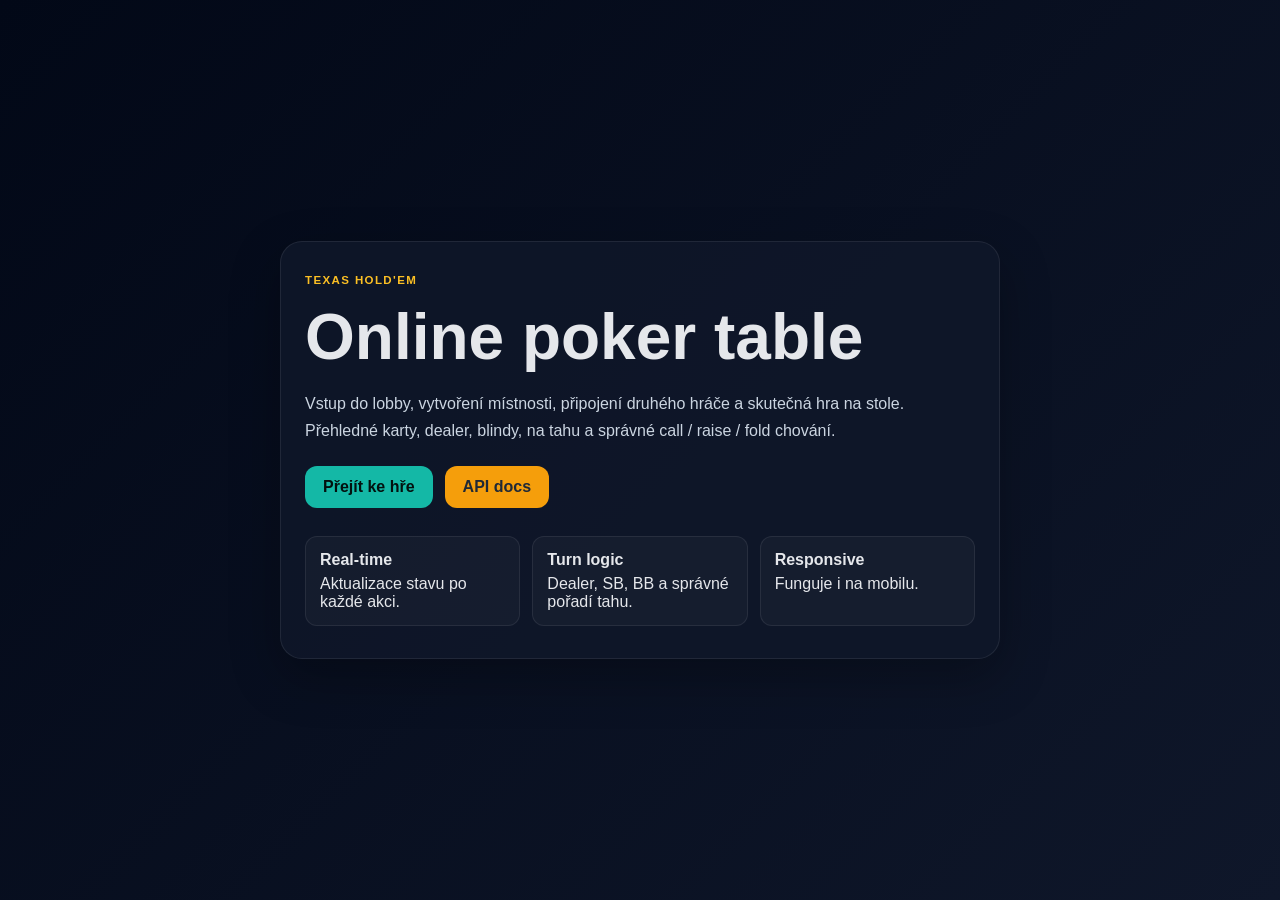
==== static/home.html @ c886f0c4 "MVP Co-authored-by: Copilot <copilot@github.com>" ====
<!DOCTYPE html>
<html lang="cs">
  <head>
    <meta charset="UTF-8" />
    <meta name="viewport" content="width=device-width, initial-scale=1.0" />
    <title>Poker Table | Home</title>
    <link rel="stylesheet" href="/static/styles.css?v=2026-10-02" />
    <style>
      .landing {
        min-height: 100vh;
        display: grid;
        place-items: center;
        padding: 32px 16px;
      }

      .landing-card {
        width: min(720px, 100%);
        background: rgba(15, 23, 42, 0.88);
        border: 1px solid rgba(255, 255, 255, 0.08);
        border-radius: 22px;
        padding: 32px 24px;
        box-shadow: 0 18px 50px rgba(0, 0, 0, 0.28);
      }

      .eyebrow {
        color: #fbbf24;
        font-weight: 700;
        letter-spacing: 0.12em;
        text-transform: uppercase;
        font-size: 0.72rem;
      }

      h1 {
        font-size: clamp(2.2rem, 5vw, 4rem);
        margin: 14px 0 12px;
      }

      .lead {
        color: #cbd5e1;
        line-height: 1.7;
        margin-bottom: 22px;
      }

      .cta-row {
        display: flex;
        gap: 12px;
        flex-wrap: wrap;
      }

      .cta-row a {
        display: inline-flex;
        align-items: center;
        justify-content: center;
        padding: 12px 18px;
        border-radius: 12px;
        text-decoration: none;
        font-weight: 700;
      }

      .primary {
        background: #14b8a6;
        color: #03110f;
      }

      .secondary {
        background: #f59e0b;
        color: #1f2937;
      }

      .feature-grid {
        margin-top: 28px;
        display: grid;
        grid-template-columns: repeat(auto-fit, minmax(180px, 1fr));
        gap: 12px;
      }

      .feature {
        background: rgba(255,255,255,0.03);
        border: 1px solid rgba(255,255,255,0.08);
        border-radius: 12px;
        padding: 14px;
      }

      .feature strong {
        display: block;
        margin-bottom: 6px;
      }
    </style>
  </head>
  <body>
    <div class="landing">
      <div class="landing-card">
        <div class="eyebrow">Texas Hold'em</div>
        <h1>Online poker table</h1>
        <p class="lead">
          Vstup do lobby, vytvoření místnosti, připojení druhého hráče a skutečná hra na stole.
          Přehledné karty, dealer, blindy, na tahu a správné call / raise / fold chování.
        </p>

        <div class="cta-row">
          <a class="primary" href="/table">Přejít ke hře</a>
          <a class="secondary" href="/docs">API docs</a>
        </div>

        <div class="feature-grid">
          <div class="feature">
            <strong>Real-time</strong>
            Aktualizace stavu po každé akci.
          </div>
          <div class="feature">
            <strong>Turn logic</strong>
            Dealer, SB, BB a správné pořadí tahu.
          </div>
          <div class="feature">
            <strong>Responsive</strong>
            Funguje i na mobilu.
          </div>
        </div>
      </div>
    </div>
  </body>
</html>
---- static/styles.css ----
:root {
  --bg: #0f172a;
  --panel: #111827;
  --panel-2: #1f2937;
  --accent: #14b8a6;
  --accent-2: #f59e0b;
  --danger: #ef4444;
  --text: #e5e7eb;
  --muted: #9ca3af;
  --table: #166534;
  --chip: #fbbf24;
}

* { box-sizing: border-box; }

body {
  margin: 0;
  font-family: Arial, sans-serif;
  background: linear-gradient(135deg, #020817, #0f172a);
  color: var(--text);
}

button, input {
  font: inherit;
}

.app-shell {
  max-width: 1200px;
  margin: 0 auto;
  padding: 20px;
}

.topbar {
  display: flex;
  justify-content: space-between;
  align-items: center;
  gap: 12px;
  margin-bottom: 16px;
}

.layout {
  display: grid;
  grid-template-columns: 300px 1fr 1.4fr;
  gap: 16px;
}

.panel {
  background: rgba(17, 24, 39, 0.9);
  border: 1px solid rgba(255,255,255,0.08);
  border-radius: 12px;
  padding: 16px;
  box-shadow: 0 8px 18px rgba(0,0,0,0.2);
}

.auth-box, .inline-fields {
  display: flex;
  flex-direction: column;
  gap: 10px;
}

.inline-fields {
  margin-top: 12px;
}

input {
  width: 100%;
  padding: 10px 12px;
  border: 1px solid #374151;
  border-radius: 8px;
  background: #0b1220;
  color: var(--text);
}

.button-row {
  display: flex;
  flex-wrap: wrap;
  gap: 8px;
  margin-top: 10px;
}

button {
  border: none;
  border-radius: 8px;
  background: var(--accent);
  color: #03110f;
  padding: 9px 12px;
  font-weight: 700;
  cursor: pointer;
}

button.secondary { background: var(--accent-2); }
button.danger { background: var(--danger); color: white; }

.room-list {
  margin-top: 14px;
  display: flex;
  flex-direction: column;
  gap: 8px;
}

.room-item {
  background: rgba(255,255,255,0.03);
  border: 1px solid rgba(255,255,255,0.08);
  border-radius: 8px;
  padding: 10px;
  cursor: pointer;
}

.room-item.active {
  border-color: var(--accent);
  box-shadow: 0 0 0 1px var(--accent);
}

.table {
  background: var(--table);
  border-radius: 16px;
  padding: 18px;
  margin-top: 16px;
  border: 3px solid rgba(255,255,255,0.15);
}

.players {
  margin-top: 18px;
  display: grid;
  grid-template-columns: repeat(auto-fit, minmax(160px, 1fr));
  gap: 12px;
}

.player-card {
  background: rgba(15,23,42,0.8);
  border: 1px solid rgba(255,255,255,0.08);
  border-radius: 10px;
  padding: 12px;
}

.player-card.current-turn {
  border-color: var(--accent-2);
}

.player-card .hero {
  display: flex;
  justify-content: space-between;
  align-items: center;
  gap: 10px;
}

.player-card .chips {
  color: var(--chip);
  font-weight: 700;
}

.status, .board, .pot {
  margin-top: 10px;
}

.raise-box {
  margin-top: 12px;
}

.raise-box input {
  margin-top: 6px;
}

.status {
  padding: 10px 12px;
  border-radius: 8px;
  background: rgba(148, 163, 184, 0.12);
  border: 1px solid rgba(148, 163, 184, 0.2);
}

.status[data-tone="success"] {
  background: rgba(34, 197, 94, 0.12);
  border-color: rgba(34, 197, 94, 0.35);
  color: #dcfce7;
}

.status[data-tone="error"] {
  background: rgba(239, 68, 68, 0.12);
  border-color: rgba(239, 68, 68, 0.35);
  color: #fecaca;
}

.empty-state {
  color: var(--muted);
  padding: 10px 12px;
  border: 1px dashed rgba(255,255,255,0.15);
  border-radius: 8px;
}

.poker-table {
  margin-top: 18px;
  background: linear-gradient(180deg, #0e7a3d, #14532d);
  border-radius: 28px;
  border: 8px solid #d4af37;
  box-shadow: inset 0 0 40px rgba(0,0,0,0.18), 0 18px 30px rgba(0,0,0,0.2);
  padding: 18px 18px 24px;
}

.table-header {
  display: flex;
  justify-content: space-between;
  align-items: center;
  gap: 12px;
}

.board {
  display: flex;
  flex-wrap: wrap;
  align-items: center;
  gap: 8px;
  min-height: 84px;
}

.board-empty {
  color: rgba(255,255,255,0.7);
  font-size: 0.95rem;
}

.pot {
  background: rgba(8, 47, 34, 0.5);
  border-radius: 999px;
  padding: 8px 14px;
  font-weight: 700;
  color: #fef3c7;
  border: 1px solid rgba(255,255,255,0.15);
}

.table-seats {
  display: grid;
  grid-template-columns: repeat(3, minmax(150px, 1fr));
  gap: 12px;
  margin-top: 18px;
}

.seat-card {
  background: rgba(2, 6, 23, 0.72);
  border: 1px solid rgba(255,255,255,0.1);
  border-radius: 16px;
  padding: 10px 12px;
  min-height: 142px;
  box-shadow: inset 0 0 20px rgba(255,255,255,0.04);
}

.seat-card.current-turn {
  border-color: #fbbf24;
  box-shadow: 0 0 0 2px rgba(251,191,36,0.3);
}

.seat-header {
  display: flex;
  justify-content: space-between;
  align-items: center;
  font-weight: 700;
  margin-bottom: 4px;
}

.seat-name {
  font-size: 0.9rem;
}

.seat-chips {
  color: #fef3c7;
  font-size: 0.8rem;
}

.seat-badges {
  display: flex;
  flex-wrap: wrap;
  gap: 4px;
  margin: 6px 0 8px;
}

.badge {
  display: inline-flex;
  align-items: center;
  justify-content: center;
  padding: 3px 6px;
  border-radius: 999px;
  font-size: 0.66rem;
  font-weight: 700;
  letter-spacing: 0.04em;
  text-transform: uppercase;
}

.badge.dealer { background: rgba(251, 191, 36, 0.18); color: #fef3c7; }
.badge.small-blind { background: rgba(96, 165, 250, 0.18); color: #dbeafe; }
.badge.big-blind { background: rgba(168, 85, 247, 0.18); color: #f3e8ff; }
.badge.turn { background: rgba(34, 197, 94, 0.18); color: #dcfce7; }

.seat-meta {
  font-size: 0.72rem;
  color: var(--muted);
}

.seat-action {
  margin-top: 6px;
  font-size: 0.72rem;
  color: #fef3c7;
  font-weight: 700;
}

.seat-bet {
  margin-top: 4px;
  font-size: 0.7rem;
  color: #a7f3d0;
}

.seat-cards {
  display: flex;
  gap: 6px;
  margin-top: 10px;
  min-height: 62px;
  align-items: center;
}

.poker-card {
  width: 40px;
  height: 58px;
  border-radius: 8px;
  background: #f8fafc;
  color: #0f172a;
  display: flex;
  flex-direction: column;
  justify-content: space-between;
  align-items: center;
  padding: 4px;
  box-shadow: 0 3px 8px rgba(0,0,0,0.2);
  font-weight: 700;
  position: relative;
}

.poker-card.red {
  color: #b91c1c;
}

.poker-card.black {
  color: #111827;
}

.poker-card.back {
  background: linear-gradient(135deg, #1d4ed8, #111827);
  color: #f8fafc;
  border: 1px solid rgba(255,255,255,0.25);
}

.card-back {
  font-size: 1.2rem;
  line-height: 1;
  position: absolute;
  inset: 0;
  display: grid;
  place-items: center;
}

.card-rank {
  font-size: 0.82rem;
  align-self: flex-start;
}

.card-suit {
  font-size: 1.2rem;
  line-height: 1;
}

.seat-self {
  margin-top: 8px;
  font-size: 0.72rem;
  color: #fbbf24;
  font-weight: 700;
}

button:disabled {
  opacity: 0.55;
  cursor: not-allowed;
}

label {
  display: block;
  margin-bottom: 6px;
  font-size: 0.9rem;
  color: var(--muted);
}

.history-box {
  margin-top: 16px;
  background: rgba(15, 23, 42, 0.75);
  border: 1px solid rgba(255,255,255,0.08);
  border-radius: 12px;
  padding: 10px 12px;
}

.history-header {
  font-size: 0.74rem;
  text-transform: uppercase;
  letter-spacing: 0.08em;
  color: var(--muted);
  margin-bottom: 8px;
}

.action-log {
  list-style: none;
  margin: 0;
  padding: 0;
  display: flex;
  flex-direction: column;
  gap: 6px;
  max-height: 180px;
  overflow: auto;
  color: #e2e8f0;
}

.action-log li {
  background: rgba(255,255,255,0.03);
  border-radius: 8px;
  padding: 6px 8px;
  font-size: 0.8rem;
}

.json-box {
  margin-top: 18px;
  background: #020817;
  border: 1px solid rgba(255,255,255,0.08);
  border-radius: 10px;
  padding: 12px;
  color: #cbd5e1;
  overflow: auto;
  max-height: 260px;
}

@media (max-width: 900px) {
  .layout {
    grid-template-columns: 1fr;
  }

  .topbar {
    flex-direction: column;
    align-items: flex-start;
  }

  .table-header {
    flex-direction: column;
    align-items: flex-start;
  }
}

@media (max-width: 640px) {
  .app-shell {
    padding: 12px;
  }

  .panel {
    padding: 12px;
  }

  .button-row {
    display: grid;
    grid-template-columns: 1fr 1fr;
  }

  .table-seats {
    grid-template-columns: 1fr;
  }

  .board {
    min-height: 64px;
  }

  .poker-card {
    width: 36px;
    height: 52px;
  }

  .seat-card {
    min-height: 128px;
  }
}
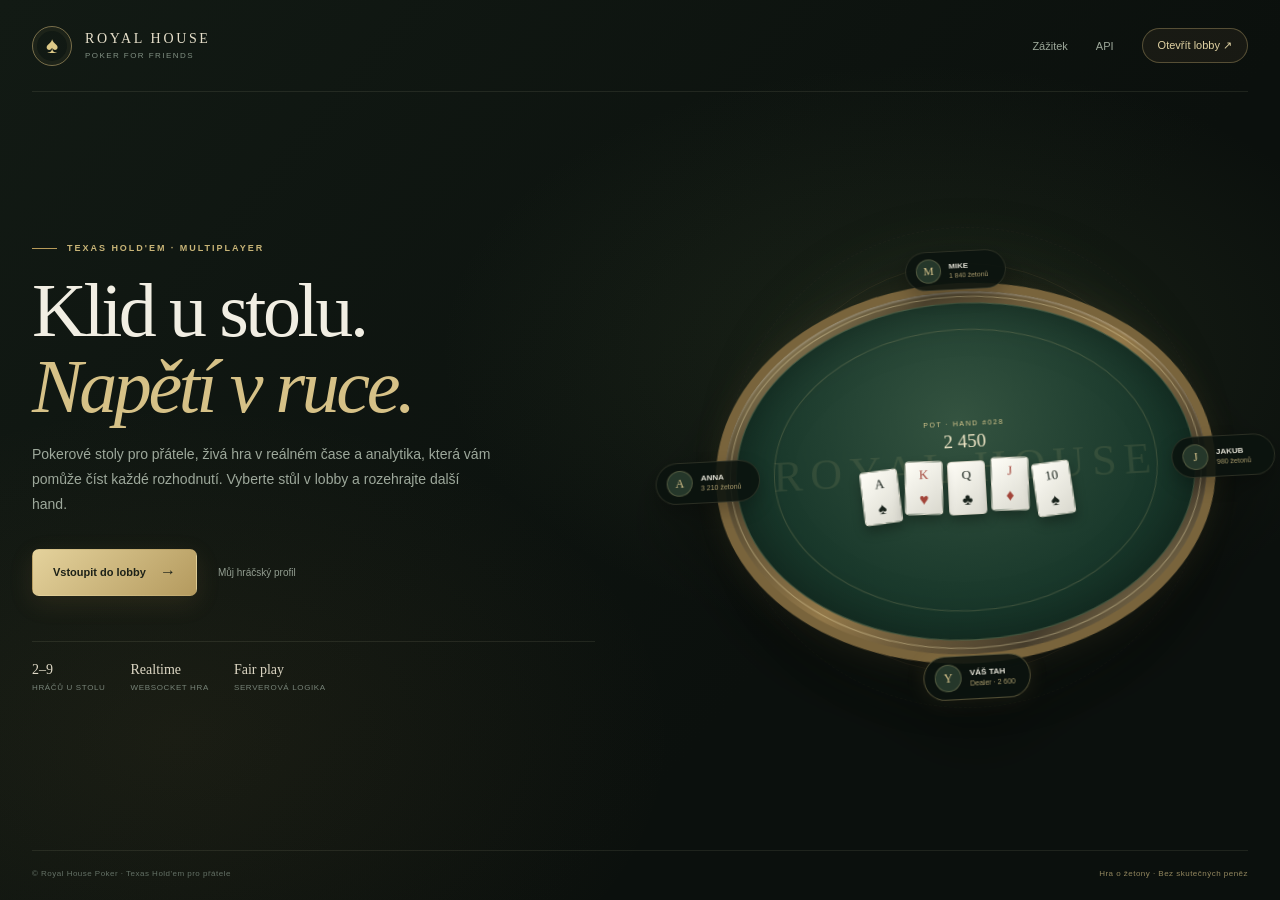
==== commit 8391295e: "Update 5.10. pre-animations" ====
--- a/static/home.html
+++ b/static/home.html
@@ -3,120 +3,134 @@
   <head>
     <meta charset="UTF-8" />
     <meta name="viewport" content="width=device-width, initial-scale=1.0" />
-    <title>Poker Table | Home</title>
-    <link rel="stylesheet" href="/static/styles.css?v=2026-10-02" />
+    <meta name="theme-color" content="#0c120e" />
+    <meta name="description" content="Royal House Poker — Texas Hold'em pro přátele, živá hra a přehledná analytika." />
+    <title>Royal House Poker — stůl čeká</title>
+    <link rel="stylesheet" href="/static/styles.css?v=2026-10-05-responsive-4" />
     <style>
-      .landing {
-        min-height: 100vh;
-        display: grid;
-        place-items: center;
-        padding: 32px 16px;
-      }
-
-      .landing-card {
-        width: min(720px, 100%);
-        background: rgba(15, 23, 42, 0.88);
-        border: 1px solid rgba(255, 255, 255, 0.08);
-        border-radius: 22px;
-        padding: 32px 24px;
-        box-shadow: 0 18px 50px rgba(0, 0, 0, 0.28);
-      }
-
-      .eyebrow {
-        color: #fbbf24;
-        font-weight: 700;
-        letter-spacing: 0.12em;
-        text-transform: uppercase;
-        font-size: 0.72rem;
-      }
-
-      h1 {
-        font-size: clamp(2.2rem, 5vw, 4rem);
-        margin: 14px 0 12px;
-      }
-
-      .lead {
-        color: #cbd5e1;
-        line-height: 1.7;
-        margin-bottom: 22px;
-      }
-
-      .cta-row {
-        display: flex;
-        gap: 12px;
-        flex-wrap: wrap;
-      }
-
-      .cta-row a {
-        display: inline-flex;
-        align-items: center;
-        justify-content: center;
-        padding: 12px 18px;
-        border-radius: 12px;
-        text-decoration: none;
-        font-weight: 700;
-      }
-
-      .primary {
-        background: #14b8a6;
-        color: #03110f;
-      }
-
-      .secondary {
-        background: #f59e0b;
-        color: #1f2937;
-      }
-
-      .feature-grid {
-        margin-top: 28px;
-        display: grid;
-        grid-template-columns: repeat(auto-fit, minmax(180px, 1fr));
-        gap: 12px;
-      }
-
-      .feature {
-        background: rgba(255,255,255,0.03);
-        border: 1px solid rgba(255,255,255,0.08);
-        border-radius: 12px;
-        padding: 14px;
-      }
-
-      .feature strong {
-        display: block;
-        margin-bottom: 6px;
-      }
+      :root { color-scheme: dark; }
+      * { box-sizing: border-box; }
+      body.landing-page { position: relative; min-height: 100vh; margin: 0; overflow-x: hidden; isolation: isolate; color: #ece9dc; background: #0c120e; font-family: Inter, "Segoe UI", sans-serif; }
+      .landing-page::before { position: fixed; inset: 0; z-index: -1; background: radial-gradient(ellipse at 72% 39%, rgba(95, 118, 69, .17), transparent 37%), radial-gradient(ellipse at 14% 82%, rgba(176, 136, 66, .08), transparent 32%), linear-gradient(130deg, #121a14, #0b100d 65%); content: ""; }
+      .landing-shell { width: min(1240px, calc(100% - 64px)); min-height: 100vh; display: flex; flex-direction: column; margin: 0 auto; }
+      .landing-nav { height: 92px; display: flex; align-items: center; justify-content: space-between; border-bottom: 1px solid rgba(218, 210, 178, .1); }
+      .landing-brand { display: flex; align-items: center; gap: 13px; color: #e6dfca; text-decoration: none; }
+      .landing-brand-mark { width: 40px; height: 40px; display: grid; place-items: center; border: 1px solid rgba(207, 183, 120, .55); border-radius: 50%; color: #ddc987; font-family: Georgia, serif; font-size: 23px; box-shadow: inset 0 0 0 4px rgba(207, 183, 120, .06); }
+      .landing-brand strong { display: block; font-family: Georgia, serif; font-size: 14px; font-weight: 500; letter-spacing: .19em; text-transform: uppercase; }
+      .landing-brand small { display: block; margin-top: 4px; color: #819083; font-size: 8px; letter-spacing: .18em; text-transform: uppercase; }
+      .landing-nav-links { display: flex; align-items: center; gap: 28px; }
+      .landing-nav-links a { color: #9da89a; font-size: 11px; text-decoration: none; transition: color .2s ease; }
+      .landing-nav-links a:hover { color: #ead59e; }
+      .landing-nav-links .nav-enter { padding: 10px 15px; border: 1px solid rgba(207, 183, 120, .34); border-radius: 999px; color: #e2d3a4; background: rgba(190, 160, 96, .07); }
+      .landing-hero { flex: 1; display: grid; grid-template-columns: 1fr 1fr; align-items: center; gap: clamp(36px, 7vw, 100px); padding: 65px 0 72px; }
+      .landing-copy { max-width: 570px; }
+      .landing-kicker { display: flex; align-items: center; gap: 10px; color: #c8b477; font-size: 9px; font-weight: 700; letter-spacing: .22em; text-transform: uppercase; }
+      .landing-kicker::before { width: 25px; height: 1px; background: #b79b59; content: ""; }
+      .landing-copy h1 { margin: 20px 0 18px; color: #f1eee3; font-family: Georgia, "Times New Roman", serif; font-size: clamp(44px, 6vw, 76px); font-weight: 400; letter-spacing: -.045em; line-height: .99; }
+      .landing-copy h1 span { color: #d6c187; font-style: italic; }
+      .landing-lead { max-width: 465px; margin: 0; color: #9da89b; font-size: 14px; line-height: 1.8; }
+      .landing-actions { display: flex; align-items: center; flex-wrap: wrap; gap: 13px; margin-top: 31px; }
+      .landing-cta { min-height: 47px; display: inline-flex; align-items: center; justify-content: center; gap: 14px; padding: 0 20px; border: 1px solid transparent; border-radius: 7px; color: #1c2118; background: linear-gradient(135deg, #e4d29c, #b49a5e); box-shadow: 0 7px 25px rgba(167, 137, 74, .14); font-size: 11px; font-weight: 750; text-decoration: none; transition: transform .2s ease, box-shadow .2s ease; }
+      .landing-cta:hover { transform: translateY(-2px); box-shadow: 0 11px 30px rgba(167, 137, 74, .25); }
+      .landing-cta span { font-size: 16px; }
+      .landing-docs { padding: 12px 8px; color: #929d90; font-size: 10px; text-decoration: none; }
+      .landing-docs:hover { color: #d9ca9d; }
+      .landing-trust { display: flex; gap: 25px; margin-top: 45px; padding-top: 20px; border-top: 1px solid rgba(218, 210, 178, .1); }
+      .landing-trust div { display: grid; gap: 5px; }
+      .landing-trust strong { color: #ded8c5; font-family: Georgia, serif; font-size: 14px; font-weight: 400; }
+      .landing-trust small { color: #778378; font-size: 8px; letter-spacing: .08em; text-transform: uppercase; }
+      .landing-stage { position: relative; min-height: 430px; display: grid; place-items: center; perspective: 1000px; }
+      .stage-halo { position: absolute; width: min(85%, 410px); aspect-ratio: 1; border: 1px solid rgba(194, 169, 107, .1); border-radius: 50%; box-shadow: 0 0 80px rgba(91, 118, 72, .1), inset 0 0 70px rgba(91, 118, 72, .05); }
+      .stage-halo::before, .stage-halo::after { position: absolute; inset: 8%; border: 1px solid rgba(194, 169, 107, .08); border-radius: inherit; content: ""; }
+      .stage-halo::after { inset: -9%; border-style: dashed; opacity: .45; }
+      .preview-table { position: relative; width: min(100%, 500px); aspect-ratio: 1.3; transform: rotateX(9deg) rotateZ(-3deg); filter: drop-shadow(0 35px 35px rgba(0, 0, 0, .4)); }
+      .preview-rail { position: absolute; inset: 0; border: 9px solid #79643c; border-radius: 50%; background: linear-gradient(140deg, #c9b178, #4f452f 24%, #927849 52%, #453c2c 78%, #b9a16b); box-shadow: inset 0 2px 2px rgba(255,255,255,.25), 0 0 32px rgba(142, 122, 73, .15); }
+      .preview-rail::before { position: absolute; inset: 5px; border: 1px solid rgba(240, 224, 174, .4); border-radius: inherit; content: ""; }
+      .preview-felt { position: absolute; inset: 5.5% 4%; display: grid; place-items: center; overflow: hidden; border: 1px solid rgba(209, 191, 137, .24); border-radius: 50%; background: radial-gradient(ellipse at 49% 36%, #345340, #18372a 63%, #11291f); box-shadow: inset 0 0 50px rgba(0,0,0,.35); }
+      .preview-felt::before { position: absolute; inset: 8%; border: 1px solid rgba(214, 196, 137, .2); border-radius: inherit; content: ""; }
+      .preview-logo { color: rgba(217, 197, 140, .11); font-family: Georgia, serif; font-size: clamp(26px, 4vw, 44px); letter-spacing: .17em; text-transform: uppercase; }
+      .preview-pot { position: absolute; top: 50%; left: 50%; display: grid; gap: 4px; justify-items: center; transform: translate(-50%, -50%); }
+      .preview-pot small { color: #d9c98e; font-size: 7px; letter-spacing: .23em; }
+      .preview-pot strong { color: #f0e7c7; font-family: Georgia, serif; font-size: 19px; font-weight: 400; }
+      .preview-cards { display: flex; gap: 5px; margin-top: 5px; }
+      .preview-card { width: 38px; height: 54px; display: grid; align-content: space-between; justify-items: center; padding: 5px 3px; border: 1px solid #d7d4c6; border-radius: 4px; color: #18221b; background: linear-gradient(140deg, #fffef7, #d9d8ce); box-shadow: 0 6px 12px rgba(0,0,0,.3); font-family: Georgia, serif; font-size: 13px; }
+      .preview-card span:last-child { font-size: 16px; }
+      .preview-card.red { color: #a24439; }
+      .preview-card:nth-child(1), .preview-card:nth-child(5) { transform: translateY(5px) rotate(-5deg); }
+      .preview-card:nth-child(2), .preview-card:nth-child(4) { transform: translateY(-2px) rotate(2deg); }
+      .preview-player { position: absolute; z-index: 1; min-width: 104px; display: flex; align-items: center; gap: 8px; padding: 7px 10px; border: 1px solid rgba(204, 190, 145, .16); border-radius: 999px; background: rgba(11, 19, 14, .88); box-shadow: 0 8px 18px rgba(0,0,0,.22); }
+      .preview-player.top { top: -9%; left: 50%; transform: translateX(-50%); }
+      .preview-player.bottom { bottom: -9%; left: 50%; border-color: rgba(208, 187, 122, .36); box-shadow: 0 0 20px rgba(206, 175, 99, .1); transform: translateX(-50%); }
+      .preview-player.left { top: 45%; left: -12%; }
+      .preview-player.right { top: 45%; right: -12%; }
+      .preview-avatar { width: 26px; height: 26px; display: grid; place-items: center; border: 1px solid rgba(196, 178, 123, .28); border-radius: 50%; color: #d8c48c; background: #25372a; font-family: Georgia, serif; font-size: 12px; }
+      .preview-player span:last-child { display: grid; gap: 2px; }
+      .preview-player strong { color: #e6e4d8; font-size: 8px; font-weight: 600; }
+      .preview-player small { color: #a99b6d; font-size: 7px; }
+      .landing-footer { display: flex; justify-content: space-between; gap: 16px; padding: 18px 0 22px; border-top: 1px solid rgba(218, 210, 178, .1); color: #647166; font-size: 8px; letter-spacing: .06em; }
+      .landing-footer span:last-child { color: #93875f; }
+      a:focus-visible { outline: 2px solid #d7c17d; outline-offset: 4px; }
+      @media (max-width: 850px) { .landing-shell { width: min(700px, calc(100% - 36px)); } .landing-nav { height: 76px; } .landing-nav-links { gap: 15px; } .landing-hero { grid-template-columns: 1fr; gap: 20px; padding: 55px 0 48px; } .landing-copy { max-width: 620px; } .landing-stage { min-height: 370px; } .preview-table { width: min(90%, 460px); } }
+      @media (max-width: 480px) { .landing-shell { width: calc(100% - 30px); } .landing-brand strong { font-size: 11px; } .landing-brand small { font-size: 7px; } .landing-nav-links { gap: 0; } .landing-nav-links a:first-child { display: none; } .landing-nav-links .nav-enter { padding: 9px 11px; font-size: 9px; } .landing-copy h1 { font-size: clamp(43px, 13vw, 60px); } .landing-lead { font-size: 12px; } .landing-stage { min-height: 285px; margin: 4px -7px 0; } .preview-table { width: 95%; } .preview-rail { border-width: 6px; } .preview-player { min-width: 87px; gap: 5px; padding: 5px 7px; } .preview-player.left { left: -5%; } .preview-player.right { right: -5%; } .preview-avatar { width: 22px; height: 22px; } .preview-player strong { font-size: 7px; } .preview-player small { font-size: 6px; } .preview-card { width: 29px; height: 43px; } .preview-cards { gap: 3px; } .landing-trust { gap: 13px; justify-content: space-between; margin-top: 30px; } .landing-trust strong { font-size: 12px; } .landing-trust small { font-size: 7px; } .landing-footer { flex-direction: column; align-items: flex-start; } }
+      @media (prefers-reduced-motion: reduce) { *, *::before, *::after { scroll-behavior: auto !important; transition-duration: .01ms !important; } }
     </style>
   </head>
-  <body>
-    <div class="landing">
-      <div class="landing-card">
-        <div class="eyebrow">Texas Hold'em</div>
-        <h1>Online poker table</h1>
-        <p class="lead">
-          Vstup do lobby, vytvoření místnosti, připojení druhého hráče a skutečná hra na stole.
-          Přehledné karty, dealer, blindy, na tahu a správné call / raise / fold chování.
-        </p>
+  <body class="landing-page">
+    <div class="landing-shell">
+      <header class="landing-nav">
+        <a class="landing-brand" href="/" aria-label="Royal House Poker — domů">
+          <span class="landing-brand-mark" aria-hidden="true">♠</span>
+          <span><strong>Royal House</strong><small>Poker for friends</small></span>
+        </a>
+        <nav class="landing-nav-links" aria-label="Hlavní navigace">
+          <a href="#experience">Zážitek</a>
+          <a href="/docs">API</a>
+          <a class="nav-enter" href="/table">Otevřít lobby <span aria-hidden="true">↗</span></a>
+        </nav>
+      </header>
 
-        <div class="cta-row">
-          <a class="primary" href="/table">Přejít ke hře</a>
-          <a class="secondary" href="/docs">API docs</a>
-        </div>
+      <main class="landing-hero" id="experience">
+        <section class="landing-copy" aria-labelledby="hero-title">
+          <div class="landing-kicker">Texas Hold'em · multiplayer</div>
+          <h1 id="hero-title">Klid u stolu.<br /><span>Napětí v ruce.</span></h1>
+          <p class="landing-lead">Pokerové stoly pro přátele, živá hra v reálném čase a analytika, která vám pomůže číst každé rozhodnutí. Vyberte stůl v lobby a rozehrajte další hand.</p>
+          <div class="landing-actions">
+            <a class="landing-cta" href="/table">Vstoupit do lobby <span aria-hidden="true">→</span></a>
+            <a class="landing-docs" href="/profile">Můj hráčský profil</a>
+          </div>
+          <div class="landing-trust" aria-label="Vlastnosti hry">
+            <div><strong>2–9</strong><small>hráčů u stolu</small></div>
+            <div><strong>Realtime</strong><small>WebSocket hra</small></div>
+            <div><strong>Fair play</strong><small>serverová logika</small></div>
+          </div>
+        </section>
 
-        <div class="feature-grid">
-          <div class="feature">
-            <strong>Real-time</strong>
-            Aktualizace stavu po každé akci.
+        <section class="landing-stage" aria-label="Ukázka pokerového stolu">
+          <div class="stage-halo" aria-hidden="true"></div>
+          <div class="preview-table" aria-hidden="true">
+            <div class="preview-rail"></div>
+            <div class="preview-felt">
+              <div class="preview-logo">Royal House</div>
+              <div class="preview-pot">
+                <small>POT · HAND #028</small><strong>2 450</strong>
+                <div class="preview-cards">
+                  <div class="preview-card"><span>A</span><span>♠</span></div>
+                  <div class="preview-card red"><span>K</span><span>♥</span></div>
+                  <div class="preview-card"><span>Q</span><span>♣</span></div>
+                  <div class="preview-card red"><span>J</span><span>♦</span></div>
+                  <div class="preview-card"><span>10</span><span>♠</span></div>
+                </div>
+              </div>
+            </div>
+            <div class="preview-player top"><span class="preview-avatar">M</span><span><strong>MIKE</strong><small>1 840 žetonů</small></span></div>
+            <div class="preview-player left"><span class="preview-avatar">A</span><span><strong>ANNA</strong><small>3 210 žetonů</small></span></div>
+            <div class="preview-player right"><span class="preview-avatar">J</span><span><strong>JAKUB</strong><small>980 žetonů</small></span></div>
+            <div class="preview-player bottom"><span class="preview-avatar">Y</span><span><strong>VÁŠ TAH</strong><small>Dealer · 2 600</small></span></div>
           </div>
-          <div class="feature">
-            <strong>Turn logic</strong>
-            Dealer, SB, BB a správné pořadí tahu.
-          </div>
-          <div class="feature">
-            <strong>Responsive</strong>
-            Funguje i na mobilu.
-          </div>
-        </div>
-      </div>
+        </section>
+      </main>
+
+      <footer class="landing-footer"><span>© Royal House Poker · Texas Hold'em pro přátele</span><span>Hra o žetony · Bez skutečných peněz</span></footer>
     </div>
   </body>
 </html>
--- a/static/styles.css
+++ b/static/styles.css
@@ -1,476 +1,545 @@
 :root {
-  --bg: #0f172a;
-  --panel: #111827;
-  --panel-2: #1f2937;
-  --accent: #14b8a6;
-  --accent-2: #f59e0b;
-  --danger: #ef4444;
-  --text: #e5e7eb;
-  --muted: #9ca3af;
-  --table: #166534;
-  --chip: #fbbf24;
+  color-scheme: dark;
+  --ink: #eef0e6;
+  --muted: #9ca89b;
+  --dim: #647368;
+  --line: rgba(212, 184, 116, 0.17);
+  --panel: rgba(17, 25, 22, 0.94);
+  --panel-raised: #18221d;
+  --felt: #15563c;
+  --felt-dark: #0c3b2c;
+  --gold: #cbb273;
+  --gold-bright: #f0d99b;
+  --green: #8ebc85;
+  --red: #d47463;
+  --shadow: 0 24px 70px rgba(0, 0, 0, 0.38);
+  font-family: Inter, "Aptos", "Segoe UI", sans-serif;
+  font-synthesis: none;
+  text-rendering: optimizeLegibility;
 }
 
 * { box-sizing: border-box; }
 
+html { min-width: 320px; min-height: 100%; background: #07100e; }
+
 body {
+  min-width: 320px;
+  min-height: 100vh;
   margin: 0;
-  font-family: Arial, sans-serif;
-  background: linear-gradient(135deg, #020817, #0f172a);
-  color: var(--text);
-}
-
-button, input {
-  font: inherit;
-}
-
-.app-shell {
-  max-width: 1200px;
-  margin: 0 auto;
-  padding: 20px;
-}
-
-.topbar {
-  display: flex;
-  justify-content: space-between;
+  color: var(--ink);
+  background:
+    radial-gradient(ellipse at 48% 8%, rgba(51, 101, 72, 0.18), transparent 38%),
+    radial-gradient(ellipse at 93% 93%, rgba(146, 111, 54, 0.09), transparent 28%),
+    #080f0d;
+}
+
+button, input { font: inherit; }
+button { color: inherit; }
+button:focus-visible, input:focus-visible, a:focus-visible, summary:focus-visible {
+  outline: 2px solid var(--gold-bright);
+  outline-offset: 3px;
+}
+
+.table-page { overflow-x: hidden; }
+.app-shell { height: 100vh; height: 100dvh; min-height: 0; display: flex; flex-direction: column; overflow: hidden; padding: 0 28px 10px; }
+
+.app-header {
+  height: 64px;
+  flex: 0 0 64px;
+  display: grid;
+  grid-template-columns: 260px 1fr 260px;
   align-items: center;
-  gap: 12px;
-  margin-bottom: 16px;
-}
-
-.layout {
-  display: grid;
-  grid-template-columns: 300px 1fr 1.4fr;
-  gap: 16px;
-}
-
-.panel {
-  background: rgba(17, 24, 39, 0.9);
-  border: 1px solid rgba(255,255,255,0.08);
-  border-radius: 12px;
-  padding: 16px;
-  box-shadow: 0 8px 18px rgba(0,0,0,0.2);
-}
-
-.auth-box, .inline-fields {
-  display: flex;
-  flex-direction: column;
-  gap: 10px;
-}
-
-.inline-fields {
-  margin-top: 12px;
-}
-
-input {
-  width: 100%;
-  padding: 10px 12px;
-  border: 1px solid #374151;
-  border-radius: 8px;
-  background: #0b1220;
-  color: var(--text);
-}
-
-.button-row {
-  display: flex;
-  flex-wrap: wrap;
-  gap: 8px;
-  margin-top: 10px;
-}
-
-button {
-  border: none;
-  border-radius: 8px;
-  background: var(--accent);
-  color: #03110f;
-  padding: 9px 12px;
-  font-weight: 700;
-  cursor: pointer;
-}
-
-button.secondary { background: var(--accent-2); }
-button.danger { background: var(--danger); color: white; }
-
-.room-list {
-  margin-top: 14px;
-  display: flex;
-  flex-direction: column;
-  gap: 8px;
-}
-
-.room-item {
-  background: rgba(255,255,255,0.03);
-  border: 1px solid rgba(255,255,255,0.08);
-  border-radius: 8px;
-  padding: 10px;
-  cursor: pointer;
-}
-
-.room-item.active {
-  border-color: var(--accent);
-  box-shadow: 0 0 0 1px var(--accent);
-}
-
-.table {
-  background: var(--table);
-  border-radius: 16px;
-  padding: 18px;
-  margin-top: 16px;
-  border: 3px solid rgba(255,255,255,0.15);
-}
-
-.players {
-  margin-top: 18px;
-  display: grid;
-  grid-template-columns: repeat(auto-fit, minmax(160px, 1fr));
-  gap: 12px;
-}
-
-.player-card {
-  background: rgba(15,23,42,0.8);
-  border: 1px solid rgba(255,255,255,0.08);
-  border-radius: 10px;
-  padding: 12px;
-}
-
-.player-card.current-turn {
-  border-color: var(--accent-2);
-}
-
-.player-card .hero {
-  display: flex;
-  justify-content: space-between;
-  align-items: center;
-  gap: 10px;
-}
-
-.player-card .chips {
-  color: var(--chip);
-  font-weight: 700;
-}
-
-.status, .board, .pot {
-  margin-top: 10px;
-}
-
-.raise-box {
-  margin-top: 12px;
-}
-
-.raise-box input {
-  margin-top: 6px;
-}
-
-.status {
-  padding: 10px 12px;
-  border-radius: 8px;
-  background: rgba(148, 163, 184, 0.12);
-  border: 1px solid rgba(148, 163, 184, 0.2);
-}
-
-.status[data-tone="success"] {
-  background: rgba(34, 197, 94, 0.12);
-  border-color: rgba(34, 197, 94, 0.35);
-  color: #dcfce7;
-}
-
-.status[data-tone="error"] {
-  background: rgba(239, 68, 68, 0.12);
-  border-color: rgba(239, 68, 68, 0.35);
-  color: #fecaca;
-}
-
-.empty-state {
-  color: var(--muted);
-  padding: 10px 12px;
-  border: 1px dashed rgba(255,255,255,0.15);
-  border-radius: 8px;
-}
-
-.poker-table {
-  margin-top: 18px;
-  background: linear-gradient(180deg, #0e7a3d, #14532d);
-  border-radius: 28px;
-  border: 8px solid #d4af37;
-  box-shadow: inset 0 0 40px rgba(0,0,0,0.18), 0 18px 30px rgba(0,0,0,0.2);
-  padding: 18px 18px 24px;
-}
-
-.table-header {
-  display: flex;
-  justify-content: space-between;
-  align-items: center;
-  gap: 12px;
-}
-
-.board {
-  display: flex;
-  flex-wrap: wrap;
-  align-items: center;
-  gap: 8px;
-  min-height: 84px;
-}
-
-.board-empty {
-  color: rgba(255,255,255,0.7);
-  font-size: 0.95rem;
-}
-
-.pot {
-  background: rgba(8, 47, 34, 0.5);
-  border-radius: 999px;
-  padding: 8px 14px;
-  font-weight: 700;
-  color: #fef3c7;
-  border: 1px solid rgba(255,255,255,0.15);
-}
-
-.table-seats {
-  display: grid;
-  grid-template-columns: repeat(3, minmax(150px, 1fr));
-  gap: 12px;
-  margin-top: 18px;
-}
-
-.seat-card {
-  background: rgba(2, 6, 23, 0.72);
-  border: 1px solid rgba(255,255,255,0.1);
-  border-radius: 16px;
-  padding: 10px 12px;
-  min-height: 142px;
-  box-shadow: inset 0 0 20px rgba(255,255,255,0.04);
-}
-
-.seat-card.current-turn {
-  border-color: #fbbf24;
-  box-shadow: 0 0 0 2px rgba(251,191,36,0.3);
-}
-
-.seat-header {
-  display: flex;
-  justify-content: space-between;
-  align-items: center;
-  font-weight: 700;
-  margin-bottom: 4px;
-}
-
-.seat-name {
-  font-size: 0.9rem;
-}
-
-.seat-chips {
-  color: #fef3c7;
-  font-size: 0.8rem;
-}
-
-.seat-badges {
-  display: flex;
-  flex-wrap: wrap;
-  gap: 4px;
-  margin: 6px 0 8px;
-}
-
-.badge {
-  display: inline-flex;
-  align-items: center;
-  justify-content: center;
-  padding: 3px 6px;
-  border-radius: 999px;
-  font-size: 0.66rem;
-  font-weight: 700;
-  letter-spacing: 0.04em;
-  text-transform: uppercase;
-}
-
-.badge.dealer { background: rgba(251, 191, 36, 0.18); color: #fef3c7; }
-.badge.small-blind { background: rgba(96, 165, 250, 0.18); color: #dbeafe; }
-.badge.big-blind { background: rgba(168, 85, 247, 0.18); color: #f3e8ff; }
-.badge.turn { background: rgba(34, 197, 94, 0.18); color: #dcfce7; }
-
-.seat-meta {
-  font-size: 0.72rem;
-  color: var(--muted);
-}
-
-.seat-action {
-  margin-top: 6px;
-  font-size: 0.72rem;
-  color: #fef3c7;
-  font-weight: 700;
-}
-
-.seat-bet {
-  margin-top: 4px;
-  font-size: 0.7rem;
-  color: #a7f3d0;
-}
-
-.seat-cards {
-  display: flex;
-  gap: 6px;
-  margin-top: 10px;
-  min-height: 62px;
-  align-items: center;
-}
-
-.poker-card {
-  width: 40px;
-  height: 58px;
-  border-radius: 8px;
-  background: #f8fafc;
-  color: #0f172a;
-  display: flex;
-  flex-direction: column;
-  justify-content: space-between;
-  align-items: center;
-  padding: 4px;
-  box-shadow: 0 3px 8px rgba(0,0,0,0.2);
-  font-weight: 700;
-  position: relative;
-}
-
-.poker-card.red {
-  color: #b91c1c;
-}
-
-.poker-card.black {
-  color: #111827;
-}
-
-.poker-card.back {
-  background: linear-gradient(135deg, #1d4ed8, #111827);
-  color: #f8fafc;
-  border: 1px solid rgba(255,255,255,0.25);
-}
-
-.card-back {
-  font-size: 1.2rem;
-  line-height: 1;
-  position: absolute;
-  inset: 0;
+  gap: 18px;
+  border-bottom: 1px solid rgba(226, 214, 173, 0.11);
+}
+
+.brand { display: inline-flex; align-items: center; gap: 11px; color: var(--ink); text-decoration: none; width: fit-content; }
+.brand-mark {
+  width: 38px;
+  height: 38px;
   display: grid;
   place-items: center;
-}
-
-.card-rank {
-  font-size: 0.82rem;
-  align-self: flex-start;
-}
-
-.card-suit {
-  font-size: 1.2rem;
-  line-height: 1;
-}
-
-.seat-self {
-  margin-top: 8px;
-  font-size: 0.72rem;
-  color: #fbbf24;
-  font-weight: 700;
-}
-
-button:disabled {
-  opacity: 0.55;
-  cursor: not-allowed;
-}
-
-label {
-  display: block;
-  margin-bottom: 6px;
-  font-size: 0.9rem;
-  color: var(--muted);
-}
-
-.history-box {
-  margin-top: 16px;
-  background: rgba(15, 23, 42, 0.75);
-  border: 1px solid rgba(255,255,255,0.08);
-  border-radius: 12px;
-  padding: 10px 12px;
-}
-
-.history-header {
-  font-size: 0.74rem;
-  text-transform: uppercase;
-  letter-spacing: 0.08em;
-  color: var(--muted);
-  margin-bottom: 8px;
-}
-
-.action-log {
-  list-style: none;
-  margin: 0;
-  padding: 0;
-  display: flex;
-  flex-direction: column;
-  gap: 6px;
-  max-height: 180px;
-  overflow: auto;
-  color: #e2e8f0;
-}
-
-.action-log li {
-  background: rgba(255,255,255,0.03);
-  border-radius: 8px;
-  padding: 6px 8px;
-  font-size: 0.8rem;
-}
-
-.json-box {
-  margin-top: 18px;
-  background: #020817;
-  border: 1px solid rgba(255,255,255,0.08);
-  border-radius: 10px;
-  padding: 12px;
-  color: #cbd5e1;
-  overflow: auto;
-  max-height: 260px;
-}
-
-@media (max-width: 900px) {
-  .layout {
-    grid-template-columns: 1fr;
-  }
-
-  .topbar {
-    flex-direction: column;
-    align-items: flex-start;
-  }
-
-  .table-header {
-    flex-direction: column;
-    align-items: flex-start;
-  }
-}
-
-@media (max-width: 640px) {
-  .app-shell {
-    padding: 12px;
-  }
-
-  .panel {
-    padding: 12px;
-  }
-
-  .button-row {
-    display: grid;
-    grid-template-columns: 1fr 1fr;
-  }
-
-  .table-seats {
-    grid-template-columns: 1fr;
-  }
-
-  .board {
-    min-height: 64px;
-  }
-
-  .poker-card {
-    width: 36px;
-    height: 52px;
-  }
-
-  .seat-card {
-    min-height: 128px;
-  }
-}
+  border: 1px solid rgba(220, 195, 132, 0.52);
+  border-radius: 50%;
+  color: var(--gold-bright);
+  font-size: 21px;
+  box-shadow: 0 0 18px rgba(221, 191, 124, 0.09), inset 0 0 10px rgba(218, 182, 103, 0.08);
+}
+.brand-name { display: flex; flex-direction: column; gap: 2px; font-size: 11px; letter-spacing: 0.2em; font-weight: 600; }
+.brand-name b { color: var(--gold-bright); font-weight: 600; }
+.brand-name small { color: #819087; font-size: 7px; letter-spacing: 0.34em; }
+.header-table-status { display: flex; justify-content: center; align-items: center; gap: 16px; min-width: 0; color: #dce1d8; }
+.live-indicator { display: inline-flex; align-items: center; gap: 8px; color: #a5c79a; font-size: 9px; letter-spacing: 0.14em; white-space: nowrap; }
+.live-indicator i { width: 6px; height: 6px; border-radius: 50%; background: #8fc582; box-shadow: 0 0 10px rgba(143, 197, 130, 0.75); }
+.header-divider { width: 1px; height: 20px; background: rgba(232, 227, 204, 0.16); }
+.table-name { overflow: hidden; color: #e8e6db; font-family: Georgia, serif; font-size: 16px; text-overflow: ellipsis; white-space: nowrap; }
+.header-user { justify-self: end; display: flex; align-items: center; gap: 10px; max-width: 260px; color: #b7c1b6; font-size: 12px; }
+.header-profile-link { color: #cbb87e; font-size: 9px; text-decoration: none; white-space: nowrap; }
+.header-profile-link:hover { color: #f0d99b; text-decoration: underline; text-underline-offset: 3px; }
+.header-user span:last-child { overflow: hidden; text-overflow: ellipsis; white-space: nowrap; }
+.connection-dot { width: 7px; height: 7px; flex: 0 0 7px; border: 1px solid #799775; border-radius: 50%; background: #63875e; box-shadow: 0 0 9px rgba(108, 158, 96, 0.45); }
+
+.game-layout { display: grid; grid-template-columns: minmax(200px, 240px) minmax(0, 1fr) minmax(225px, 265px); gap: 16px; flex: 1 1 0; min-height: 0; padding: 12px 0; }
+.side-panel { min-width: 0; min-height: 0; display: flex; flex-direction: column; gap: 15px; overflow-y: auto; scrollbar-width: thin; scrollbar-color: rgba(202, 181, 125, 0.28) transparent; }
+.side-panel > *, .detail-card, .settings-fields > * { min-width: 0; }
+.panel-section, .detail-card { border: 1px solid var(--line); background: linear-gradient(155deg, rgba(24, 34, 29, 0.97), rgba(14, 21, 18, 0.98)); box-shadow: 0 13px 34px rgba(0, 0, 0, 0.12); }
+.panel-section { border-radius: 15px; padding: 19px 17px; }
+.section-kicker { color: #9eae9d; font-size: 9px; font-weight: 600; letter-spacing: 0.17em; line-height: 1.35; text-transform: uppercase; }
+.panel-title { margin: 6px 0 15px; color: #f1eee1; font-family: Georgia, "Times New Roman", serif; font-size: 22px; font-weight: 400; letter-spacing: -0.02em; }
+.auth-section .panel-title { font-size: 21px; }
+.auth-box, .create-room-fields { display: flex; flex-direction: column; gap: 8px; }
+.auth-box label, .create-room-fields label, .field-pair label { color: #8f9d91; font-size: 10px; letter-spacing: 0.04em; }
+.auth-box input, .create-room-fields input, .field-pair input {
+  width: 100%; min-width: 0; height: 36px; padding: 0 10px;
+  border: 1px solid rgba(206, 201, 171, 0.14); border-radius: 7px;
+  color: #e8ece4; background: rgba(4, 11, 8, 0.58); font-size: 11px;
+  transition: border-color 160ms ease, box-shadow 160ms ease;
+}
+.auth-box input::placeholder, .create-room-fields input::placeholder { color: #56645a; }
+.auth-box input:focus, .create-room-fields input:focus, .field-pair input:focus { border-color: rgba(201, 176, 116, 0.68); box-shadow: 0 0 0 3px rgba(201, 176, 116, 0.08); outline: 0; }
+.auth-actions { display: grid; grid-template-columns: 1fr 1fr; gap: 7px; margin-top: 5px; }
+.button {
+  min-height: 38px; display: inline-flex; align-items: center; justify-content: center; gap: 8px;
+  padding: 0 13px; border: 1px solid transparent; border-radius: 8px;
+  font-size: 10px; font-weight: 650; letter-spacing: 0.02em; cursor: pointer;
+  transition: transform 150ms ease, background 150ms ease, border-color 150ms ease, box-shadow 150ms ease, opacity 150ms ease;
+}
+.button:hover:not(:disabled), .icon-button:hover { transform: translateY(-1px); }
+.button:active:not(:disabled) { transform: translateY(0) scale(0.98); }
+.button:disabled { opacity: 0.42; cursor: not-allowed; }
+.button-primary { border-color: rgba(237, 214, 156, 0.6); color: #1c2018; background: linear-gradient(135deg, #dbc58d, #b7995d); box-shadow: 0 5px 15px rgba(159, 126, 61, 0.13); }
+.button-primary:hover:not(:disabled) { background: linear-gradient(135deg, #ead9aa, #c4a66a); box-shadow: 0 7px 20px rgba(159, 126, 61, 0.2); }
+.button-quiet { border-color: rgba(217, 220, 198, 0.12); color: #c6cec0; background: rgba(230, 234, 213, 0.045); }
+.button-quiet:hover:not(:disabled), .button-dark:hover:not(:disabled) { border-color: rgba(226, 213, 168, 0.32); background: rgba(224, 218, 187, 0.09); }
+.button-outline { border-color: rgba(205, 184, 128, 0.38); color: #d7c38f; background: rgba(201, 176, 116, 0.045); }
+.button-outline:hover:not(:disabled) { border-color: rgba(231, 207, 148, 0.68); background: rgba(201, 176, 116, 0.1); }
+
+.rooms-section { flex: 1 1 auto; min-height: 0; display: flex; flex-direction: column; }
+.section-heading { display: flex; align-items: center; justify-content: space-between; }
+.section-heading .panel-title { display: flex; align-items: center; gap: 8px; margin-bottom: 10px; }
+.count-badge { display: inline-grid; min-width: 19px; height: 19px; place-items: center; padding: 0 5px; border: 1px solid rgba(198, 177, 121, 0.28); border-radius: 999px; color: #d2bd82; font-family: Inter, sans-serif; font-size: 9px; }
+.icon-button { width: 31px; height: 31px; border: 1px solid rgba(220, 222, 203, 0.13); border-radius: 8px; color: #c8cbb8; background: rgba(230, 234, 213, 0.04); font-size: 18px; cursor: pointer; transition: transform 150ms ease, background 150ms ease; }
+.room-list { display: flex; flex-direction: column; gap: 7px; min-height: 54px; max-height: 260px; overflow: auto; }
+.empty-state { padding: 13px 10px; border: 1px dashed rgba(209, 210, 187, 0.18); border-radius: 8px; color: #718074; font-size: 10px; line-height: 1.5; }
+.room-item { width: 100%; display: flex; flex-direction: column; gap: 7px; padding: 10px; border: 1px solid rgba(214, 218, 196, 0.09); border-radius: 9px; color: inherit; text-align: left; background: rgba(7, 14, 10, 0.42); cursor: pointer; transition: border-color 150ms ease, background 150ms ease, transform 150ms ease; }
+.room-item:hover { border-color: rgba(200, 176, 114, 0.38); transform: translateY(-1px); }
+.room-item.active { border-color: rgba(215, 190, 127, 0.7); background: linear-gradient(120deg, rgba(162, 132, 74, 0.13), rgba(7, 14, 10, 0.52)); box-shadow: inset 2px 0 #cdb375; }
+.room-item-name { overflow: hidden; color: #e0e4d9; font-size: 11px; font-weight: 600; text-overflow: ellipsis; white-space: nowrap; }
+.room-item-meta { display: flex; justify-content: space-between; gap: 8px; color: #839185; font-size: 9px; }
+.room-item-phase { color: #b5caa8; }
+.create-room-fields { margin-top: auto; padding-top: 14px; }
+.create-room-fields > label { color: #c8c5ae; font-size: 10px; font-weight: 600; }
+.field-pair { display: grid; grid-template-columns: 1fr 1fr; gap: 8px; }
+.field-pair > div { display: flex; flex-direction: column; gap: 6px; }
+.field-pair input { height: 32px; }
+.sidebar-footnote { display: flex; align-items: center; gap: 8px; padding: 0 4px; color: #67756a; font-size: 9px; line-height: 1.5; }
+.sidebar-footnote span { color: var(--gold); font-size: 14px; }
+
+.table-column { min-width: 0; min-height: 0; display: flex; flex-direction: column; }
+.table-toolbar { display: flex; flex: 0 0 auto; justify-content: space-between; align-items: end; gap: 12px; min-height: 48px; padding: 0 7px 8px; }
+.table-heading h2 { margin: 5px 0 0; overflow: hidden; color: #f0eddf; font-family: Georgia, "Times New Roman", serif; font-size: 25px; font-weight: 400; text-overflow: ellipsis; white-space: nowrap; }
+.table-meta { display: flex; align-items: center; gap: 7px; }
+.meta-chip, .phase-chip { height: 27px; display: inline-flex; align-items: center; gap: 6px; padding: 0 9px; border: 1px solid rgba(205, 207, 180, 0.13); border-radius: 999px; color: #aeb9aa; background: rgba(213, 218, 197, 0.035); font-size: 9px; white-space: nowrap; }
+.meta-icon { color: var(--gold); font-size: 11px; }
+.phase-chip { border-color: rgba(122, 169, 113, 0.23); color: #b1cf9e; background: rgba(96, 137, 82, 0.08); font-size: 8px; letter-spacing: 0.08em; }
+.table-frame { flex: 1 1 0; min-height: 0; display: grid; place-items: center; padding: 3px 0 7px; }
+.poker-table { position: relative; isolation: isolate; width: auto; height: min(56vh, 560px, calc(100dvh - 320px)); max-width: 100%; aspect-ratio: 1.78; min-height: 0; filter: drop-shadow(0 21px 24px rgba(0, 0, 0, 0.28)); }
+.table-rail { position: absolute; inset: 0; z-index: -2; overflow: hidden; border: 1px solid rgba(241, 215, 157, 0.79); border-radius: 50%; background: linear-gradient(145deg, #917c4e 0%, #dbbf7d 11%, #75623a 18%, #bd9d5c 50%, #675632 86%, #dfc384 100%); box-shadow: inset 0 0 0 2px rgba(45, 36, 20, 0.55), inset 0 0 0 5px rgba(245, 225, 174, 0.22), 0 0 0 1px rgba(245, 223, 169, 0.26), 0 0 35px rgba(183, 145, 66, 0.12); }
+.table-rail::before { content: ""; position: absolute; inset: 8px; border: 1px solid rgba(66, 50, 24, 0.57); border-radius: 50%; box-shadow: inset 0 2px 7px rgba(20, 15, 7, 0.45), 0 1px 0 rgba(255, 239, 197, 0.5); }
+.table-felt { position: absolute; inset: 4.4% 3.2%; z-index: -1; overflow: hidden; border: 1px solid rgba(200, 223, 174, 0.34); border-radius: 50%; background:
+  radial-gradient(ellipse at 50% 40%, rgba(52, 132, 86, 0.52), transparent 56%),
+  radial-gradient(ellipse at 51% 110%, rgba(0, 17, 13, 0.8), transparent 55%),
+  repeating-linear-gradient(117deg, rgba(255, 255, 255, 0.013) 0 1px, rgba(0, 0, 0, 0.016) 1px 3px),
+  linear-gradient(135deg, #1b6848 0%, #15553b 38%, #104531 100%); box-shadow: inset 0 0 44px rgba(0, 21, 15, 0.7), inset 0 0 0 1px rgba(230, 231, 193, 0.16); }
+.table-felt::before { content: ""; position: absolute; inset: 4%; border: 1px solid rgba(228, 218, 169, 0.19); border-radius: 50%; }
+.table-felt::after { content: ""; position: absolute; inset: 0; border-radius: 50%; background: radial-gradient(ellipse at 50% 0%, rgba(210, 232, 183, 0.12), transparent 35%); pointer-events: none; }
+.table-inner-line { position: absolute; inset: 11% 8.5%; z-index: 0; border: 1px solid rgba(217, 219, 169, 0.08); border-radius: 50%; pointer-events: none; }
+.table-watermark { position: absolute; left: 50%; top: 49%; z-index: 0; display: flex; flex-direction: column; align-items: center; gap: 2px; color: rgba(222, 228, 188, 0.075); transform: translate(-50%, -50%); pointer-events: none; }
+.table-watermark span { font-size: clamp(49px, 6vw, 88px); line-height: 0.85; }
+.table-watermark small { font-size: 8px; letter-spacing: 0.42em; }
+.deck-origin { position: absolute; left: 31%; top: 50%; z-index: 1; width: 32px; height: 45px; transform: translate(-50%, -50%); pointer-events: none; filter: drop-shadow(0 5px 5px rgba(0, 0, 0, 0.32)); }
+.deck-origin i, .deck-origin span { position: absolute; inset: 2px 4px; border: 1px solid rgba(228, 211, 162, 0.62); border-radius: 4px; background: repeating-linear-gradient(45deg, #173a2f 0 3px, #214a39 3px 6px); }
+.deck-origin i:first-child { transform: translate(-3px, -3px) rotate(-8deg); }
+.deck-origin i:nth-child(2) { transform: translate(-1px, -1px) rotate(-3deg); }
+.deck-origin span { display: grid; place-items: center; color: #e6d39b; font-family: Georgia, serif; font-size: 13px; font-style: normal; }
+.table-caption { position: absolute; left: 50%; bottom: 6.2%; z-index: 2; color: rgba(230, 218, 168, 0.42); font-size: 7px; letter-spacing: 0.22em; transform: translateX(-50%); white-space: nowrap; pointer-events: none; }
+.table-caption span { margin-right: 7px; color: rgba(244, 224, 163, 0.64); font-family: Georgia, serif; font-size: 10px; }
+.victory-vfx { position: absolute; inset: 0; z-index: 8; overflow: hidden; pointer-events: none; }
+.victory-particle { position: absolute; left: 50%; top: 42%; width: 6px; height: 9px; border-radius: 2px; background: var(--particle-color); opacity: 0; box-shadow: 0 0 7px color-mix(in srgb, var(--particle-color) 42%, transparent); animation: winner-spark 1150ms cubic-bezier(0.15, 0.65, 0.28, 1) var(--particle-delay) both; }
+.victory-particle:nth-child(3n) { width: 4px; height: 4px; border-radius: 50%; }
+.victory-vfx.royal .victory-particle { width: 7px; height: 10px; box-shadow: 0 0 12px rgba(255, 231, 158, 0.62); }
+@keyframes winner-spark { 0% { opacity: 0; transform: translate(0, 15px) rotate(0) scale(0.5); } 17% { opacity: 1; } 100% { opacity: 0; transform: translate(var(--particle-x), var(--particle-y)) rotate(300deg) scale(0.82); } }
+.poker-table.royal-flush-moment::after { position: absolute; inset: 6%; z-index: 7; display: grid; place-items: center; border-radius: 50%; color: rgba(255, 242, 194, 0.82); background: radial-gradient(ellipse, rgba(235, 204, 122, 0.17), transparent 63%); content: "ROYAL FLUSH"; font-family: Georgia, serif; font-size: clamp(19px, 3vw, 36px); letter-spacing: 0.23em; text-shadow: 0 0 25px rgba(245, 213, 125, 0.65), 0 3px 10px rgba(0, 0, 0, 0.75); opacity: 0; pointer-events: none; animation: royal-flash 1750ms ease-out both; }
+@keyframes royal-flash { 18% { opacity: 0.95; transform: scale(0.94); } 55% { opacity: 0.74; transform: scale(1); } 100% { opacity: 0; transform: scale(1.06); } }
+.poker-table.all-in-moment { animation: table-impact 380ms ease-out; }
+@keyframes table-impact { 28% { transform: scale(1.006); filter: drop-shadow(0 0 27px rgba(220, 177, 103, 0.36)); } 58% { transform: translateX(1px); } }
+.table-seats { position: absolute; inset: 0; z-index: 4; }
+.seat-card { position: absolute; left: var(--seat-x, 50%); top: var(--seat-y, 50%); width: clamp(120px, 14.5%, 166px); min-height: 86px; padding: 9px 10px 8px; border: 1px solid rgba(207, 199, 165, 0.27); border-radius: 11px; color: #edf0e7; background: linear-gradient(145deg, rgba(22, 31, 27, 0.96), rgba(7, 14, 11, 0.97)); box-shadow: 0 9px 20px rgba(0, 0, 0, 0.35), inset 0 1px rgba(255, 255, 255, 0.06); transform: translate(-50%, -50%); transition: opacity 220ms ease, border-color 220ms ease, box-shadow 220ms ease; }
+.seat-card.hero { border-color: rgba(224, 196, 123, 0.65); box-shadow: 0 0 0 2px rgba(204, 176, 111, 0.09), 0 10px 25px rgba(0, 0, 0, 0.42), inset 0 1px rgba(255, 255, 255, 0.08); }
+.seat-card.current-turn { border-color: #e6c976; box-shadow: 0 0 0 2px rgba(222, 195, 122, 0.2), 0 0 21px rgba(226, 194, 109, 0.24), 0 12px 25px rgba(0, 0, 0, 0.4); }
+.seat-card.folded { opacity: 0.48; filter: saturate(0.55); }
+.seat-card.winner { border-color: #ead38e; box-shadow: 0 0 23px rgba(237, 206, 121, 0.48); }
+.seat-header { display: flex; justify-content: space-between; align-items: center; gap: 5px; }
+.seat-name { overflow: hidden; color: #e7e8dc; font-size: 10px; font-weight: 650; text-overflow: ellipsis; white-space: nowrap; }
+.seat-chips { flex: 0 0 auto; color: #d9c384; font-size: 9px; font-variant-numeric: tabular-nums; }
+.seat-badges { display: flex; flex-wrap: wrap; gap: 4px; min-height: 14px; margin: 5px 0 3px; }
+.badge { display: inline-flex; align-items: center; padding: 2px 5px; border: 1px solid rgba(212, 190, 128, 0.22); border-radius: 999px; color: #d4c28b; background: rgba(207, 177, 108, 0.09); font-size: 7px; font-weight: 700; letter-spacing: 0.08em; text-transform: uppercase; }
+.badge.turn { border-color: rgba(157, 199, 138, 0.32); color: #b5d4a0; background: rgba(126, 166, 101, 0.14); }
+.badge.small-blind { color: #a8c8d4; border-color: rgba(137, 183, 205, 0.23); background: rgba(89, 140, 169, 0.1); }
+.badge.big-blind { color: #d8ba89; }
+.badge.fold { border-color: rgba(210, 130, 114, 0.25); color: #dc9b88; background: rgba(171, 80, 63, 0.1); }
+.badge.all-in { border-color: rgba(218, 133, 104, 0.4); color: #f0a689; background: rgba(177, 73, 47, 0.16); }
+.seat-meta, .seat-action { color: #87958a; font-size: 8px; line-height: 1.35; }
+.seat-action { margin-top: 3px; color: #d6d1b8; }
+.seat-cards { display: flex; justify-content: center; gap: 4px; min-height: 48px; margin-top: 7px; }
+.table-seats[data-seat-count="7"] .seat-card, .table-seats[data-seat-count="8"] .seat-card, .table-seats[data-seat-count="9"] .seat-card { width: clamp(82px, 12.5%, 130px); min-height: 72px; padding: 6px 7px; }
+.table-seats[data-seat-count="7"] .seat-meta, .table-seats[data-seat-count="8"] .seat-meta, .table-seats[data-seat-count="9"] .seat-meta { display: none; }
+.table-seats[data-seat-count="7"] .seat-badges, .table-seats[data-seat-count="8"] .seat-badges, .table-seats[data-seat-count="9"] .seat-badges { min-height: 12px; margin: 3px 0; }
+.table-seats[data-seat-count="7"] .seat-cards, .table-seats[data-seat-count="8"] .seat-cards, .table-seats[data-seat-count="9"] .seat-cards { min-height: 42px; margin-top: 5px; }
+.board-area, .seat-cards { perspective: 960px; perspective-origin: 50% 45%; }
+.poker-card { position: relative; width: 33px; height: 46px; display: flex; flex-direction: column; justify-content: space-between; align-items: center; padding: 3px; border: 1px solid rgba(25, 31, 28, 0.2); border-radius: 5px; color: #17201b; background: linear-gradient(145deg, #fffef7, #dddccd); box-shadow: 0 3px 7px rgba(0, 0, 0, 0.28); font-weight: 750; transform-origin: center; }
+.poker-card.red { color: #a64036; }
+.table-page[data-card-skin="gold"] .poker-card:not(.back) { border-color: #c5a35b; color: #493b24; background: linear-gradient(145deg, #fff4cf, #d8bd7c 48%, #f4e2b0); box-shadow: 0 3px 8px rgba(0, 0, 0, 0.34), inset 0 0 0 2px rgba(255, 250, 223, 0.56); }
+.table-page[data-card-skin="gold"] .poker-card.red { color: #963e32; }
+.table-page[data-card-skin="midnight"] .poker-card:not(.back) { border-color: #81928a; color: #f2f1e7; background: linear-gradient(145deg, #36443d, #17221d 72%, #29372f); box-shadow: 0 3px 8px rgba(0, 0, 0, 0.4), inset 0 0 0 1px rgba(230, 238, 223, 0.1); }
+.table-page[data-card-skin="midnight"] .poker-card.red { color: #ff9a87; }
+.card-rank { align-self: flex-start; font-size: 10px; line-height: 1; }
+.card-suit { font-size: 15px; line-height: 1; }
+.poker-card.back { display: grid; place-items: center; border: 1px solid rgba(225, 202, 147, 0.7); color: #d8c384; background: repeating-linear-gradient(45deg, #173a2f 0 3px, #214a39 3px 6px); }
+.table-page[data-card-skin="gold"] .poker-card.back, .table-page[data-card-skin="gold"] .poker-card:not(.back).card-deal-in::before { border-color: #e3c36f; background: repeating-linear-gradient(45deg, #6f5227 0 3px, #b18c43 3px 6px); }
+.table-page[data-card-skin="midnight"] .poker-card.back, .table-page[data-card-skin="midnight"] .poker-card:not(.back).card-deal-in::before { border-color: #8bbcb1; background: repeating-linear-gradient(45deg, #102d32 0 3px, #1d4c51 3px 6px); }
+.card-back { display: grid; width: 21px; height: 32px; place-items: center; border: 1px solid rgba(229, 211, 158, 0.34); border-radius: 2px; font-size: 14px; }
+.card-deal-in { transform-style: preserve-3d; animation: card-flight-back 940ms cubic-bezier(0.16, 0.84, 0.18, 1) var(--deal-delay, 0ms) both; }
+.poker-card:not(.back).card-deal-in { animation-name: card-flight-reveal; }
+.poker-card:not(.back).card-deal-in::before { position: absolute; inset: 0; z-index: 2; border: 1px solid rgba(229, 211, 158, 0.66); border-radius: inherit; background: repeating-linear-gradient(45deg, #173a2f 0 3px, #214a39 3px 6px); content: ""; transform: rotateY(180deg); backface-visibility: hidden; }
+.poker-card.card-deal-in > span { position: relative; z-index: 1; backface-visibility: hidden; }
+.poker-card.card-deal-in::after { position: absolute; inset: 1px; z-index: 3; border-radius: inherit; background: linear-gradient(108deg, transparent 18%, rgba(255, 255, 238, 0.06) 38%, rgba(255, 247, 213, 0.76) 49%, rgba(255, 255, 242, 0.12) 59%, transparent 78%); content: ""; opacity: 0; pointer-events: none; transform: translateX(-125%); animation: card-glint 670ms cubic-bezier(0.2, 0.7, 0.24, 1) var(--deal-delay, 0ms) both; }
+.card-reveal-in { animation: card-reveal-glow 940ms ease-out var(--deal-delay, 0ms) both; }
+.poker-card:not(.back).card-deal-in.card-reveal-in { animation: card-flight-reveal 940ms cubic-bezier(0.16, 0.84, 0.18, 1) var(--deal-delay, 0ms) both, card-reveal-glow 940ms ease-out var(--deal-delay, 0ms) both; }
+@keyframes card-flight-back {
+  0% { transform: perspective(900px) translate3d(var(--deal-x, 0px), var(--deal-y, -24px), 145px) rotateZ(-34deg) rotateX(17deg) scale(0.58); }
+  36% { transform: perspective(900px) translate3d(var(--deal-mid-x, 0px), calc(var(--deal-mid-y, -8px) - 30px), 92px) rotateZ(19deg) rotateX(-10deg) scale(0.88); }
+  70% { transform: perspective(900px) translate3d(-3px, -7px, 26px) rotateZ(-7deg) rotateX(6deg) scale(1.045); }
+  84% { transform: perspective(900px) translate3d(2px, 2px, -8px) rotateZ(2deg) rotateX(-2deg) scale(0.985); }
+  94% { transform: perspective(900px) translate3d(-1px, -2px, 5px) rotateZ(-1deg) rotateX(1deg) scale(1.015); }
+  100% { transform: perspective(900px) translate3d(0, 0, 0) rotateZ(0) rotateX(0) scale(1); }
+}
+@keyframes card-flight-reveal {
+  0% { transform: perspective(900px) translate3d(var(--deal-x, 0px), var(--deal-y, -24px), 145px) rotateZ(-34deg) rotateX(17deg) rotateY(540deg) scale(0.58); }
+  36% { transform: perspective(900px) translate3d(var(--deal-mid-x, 0px), calc(var(--deal-mid-y, -8px) - 30px), 92px) rotateZ(19deg) rotateX(-10deg) rotateY(344deg) scale(0.88); }
+  70% { transform: perspective(900px) translate3d(-3px, -7px, 26px) rotateZ(-7deg) rotateX(6deg) rotateY(145deg) scale(1.045); }
+  84% { transform: perspective(900px) translate3d(2px, 2px, -8px) rotateZ(2deg) rotateX(-2deg) rotateY(18deg) scale(0.985); }
+  94% { transform: perspective(900px) translate3d(-1px, -2px, 5px) rotateZ(-1deg) rotateX(1deg) rotateY(-4deg) scale(1.015); }
+  100% { transform: perspective(900px) translate3d(0, 0, 0) rotateZ(0) rotateX(0) rotateY(0) scale(1); }
+}
+@keyframes card-glint {
+  0%, 19% { opacity: 0; transform: translateX(-125%); }
+  34% { opacity: 0.9; }
+  68% { opacity: 0.72; transform: translateX(125%); }
+  100% { opacity: 0; transform: translateX(125%); }
+}
+@keyframes card-reveal-glow {
+  0%, 100% { box-shadow: 0 3px 7px rgba(0, 0, 0, 0.28); }
+  38%, 68% { box-shadow: 0 0 0 2px rgba(248, 225, 157, 0.66), 0 0 23px 5px rgba(238, 201, 108, 0.62), 0 7px 17px rgba(0, 0, 0, 0.44); }
+}
+.seat-bet { position: absolute; left: 50%; bottom: -17px; padding: 3px 7px; border: 1px solid rgba(221, 196, 132, 0.26); border-radius: 999px; color: #e2d19e; background: rgba(11, 18, 14, 0.9); font-size: 8px; white-space: nowrap; transform: translateX(-50%); }
+.seat-timer { position: absolute; top: -9px; right: -9px; width: 29px; height: 29px; display: grid; place-items: center; border-radius: 50%; color: #e5edda; background: conic-gradient(#98be80 var(--turn-progress, 100%), rgba(184, 198, 167, 0.16) 0); box-shadow: 0 3px 9px rgba(0, 0, 0, 0.42); }
+.seat-timer::before { content: ""; position: absolute; inset: 3px; border-radius: inherit; background: #17221c; }
+.timer-ring { position: absolute; inset: 0; border-radius: inherit; }
+.timer-value { position: relative; z-index: 1; font-size: 9px; font-weight: 700; font-variant-numeric: tabular-nums; }
+.seat-timer.urgent { color: #f1b09a; background: conic-gradient(#d57761 var(--turn-progress, 100%), rgba(184, 198, 167, 0.16) 0); animation: timer-urgent 620ms ease-in-out infinite alternate; }
+@keyframes timer-urgent { to { box-shadow: 0 0 13px rgba(217, 116, 91, 0.58); transform: scale(1.07); } }
+.seat-self { display: none; }
+
+.community-area { position: absolute; top: 47%; left: 50%; z-index: 2; display: flex; flex-direction: column; align-items: center; gap: 12px; transform: translate(-50%, -50%); }
+.pot-display { min-width: 105px; display: flex; align-items: baseline; justify-content: center; gap: 6px; padding: 6px 12px; border: 1px solid rgba(230, 204, 132, 0.22); border-radius: 999px; color: #e8e0c3; background: rgba(8, 24, 17, 0.57); box-shadow: 0 4px 15px rgba(0, 0, 0, 0.14); white-space: nowrap; }
+.pot-label { color: #d6c17f; font-size: 8px; font-weight: 700; letter-spacing: 0.16em; }
+.pot-display strong { color: #f2e4b9; font-size: 16px; font-variant-numeric: tabular-nums; }
+.pot-display small { color: #9cab91; font-size: 7px; }
+.pot-change { animation: pot-arrival 560ms cubic-bezier(0.2, 0.8, 0.25, 1); }
+@keyframes pot-arrival { 35% { border-color: rgba(240, 217, 155, 0.72); box-shadow: 0 0 21px rgba(226, 194, 109, 0.28); transform: scale(1.07); } }
+.seat-chips.stack-change { animation: stack-update 420ms ease-out; }
+@keyframes stack-update { 35% { color: #fff0b6; text-shadow: 0 0 12px rgba(240, 217, 155, 0.72); transform: translateY(-2px); } }
+.chip-flight { position: absolute; z-index: 6; left: var(--start-x, 50%); top: var(--start-y, 78%); width: 14px; height: 5px; border: 1px solid rgba(243, 224, 170, 0.9); border-radius: 50%; background: linear-gradient(90deg, #a87a39, #ead28d 48%, #b88e4d); box-shadow: 0 2px 4px rgba(0, 0, 0, 0.32), 0 -3px 0 -1px #71542e; opacity: 0; pointer-events: none; animation: chips-to-pot 690ms cubic-bezier(0.22, 0.68, 0.25, 1) var(--flight-delay, 0ms) both; }
+.chip-flight.payout { left: 50%; top: 47%; animation-name: chips-to-seat; }
+@keyframes chips-to-pot { 0% { opacity: 0; transform: translate(-50%, -50%) scale(0.7); } 16% { opacity: 1; } 100% { left: 50%; top: 47%; opacity: 0; transform: translate(-50%, -50%) scale(0.75); } }
+@keyframes chips-to-seat { 0% { opacity: 0; transform: translate(-50%, -50%) scale(0.72); } 16% { opacity: 1; } 100% { left: var(--target-x); top: var(--target-y); opacity: 0; transform: translate(-50%, -50%) scale(0.85); } }
+.board-area { min-width: 255px; min-height: 74px; display: flex; justify-content: center; align-items: center; gap: clamp(4px, 0.65vw, 9px); }
+.board-area .poker-card { width: clamp(38px, 4.4vw, 54px); height: clamp(54px, 6vw, 74px); border-radius: 7px; padding: 5px; }
+.board-area .card-rank { font-size: 13px; }
+.board-area .card-suit { font-size: 20px; }
+.board-empty { color: rgba(222, 227, 203, 0.4); font-size: 9px; letter-spacing: 0.04em; white-space: nowrap; }
+
+.table-feedback { min-height: 40px; display: flex; align-items: center; justify-content: space-between; gap: 14px; padding: 0 7px; }
+.status-message { min-width: 0; overflow: hidden; color: #a7b3a7; font-size: 10px; line-height: 1.5; text-overflow: ellipsis; }
+.status-message[data-tone="success"] { color: #b9d3a8; }
+.status-message[data-tone="error"] { color: #e5a092; }
+.table-actions { display: flex; flex: 0 0 auto; gap: 7px; }
+.table-actions .button { min-height: 32px; padding: 0 11px; font-size: 9px; }
+
+.details-panel { gap: 12px; }
+.detail-card { min-width: 0; border-radius: 14px; padding: 16px; }
+.card-heading { min-width: 0; display: flex; align-items: center; justify-content: space-between; gap: 10px; }
+.card-heading > div { min-width: 0; }
+.card-heading h2 { min-width: 0; margin: 5px 0 0; color: #f0eddf; font-family: Georgia, "Times New Roman", serif; font-size: 18px; font-weight: 400; overflow-wrap: anywhere; }
+.analysis-symbol, .history-mark { color: #d2bc7c; font-size: 19px; }
+.equity-meter { margin-top: 19px; }
+.equity-track { height: 4px; overflow: hidden; border-radius: 99px; background: rgba(208, 212, 189, 0.12); }
+.equity-track span { display: block; width: 0; height: 100%; border-radius: inherit; background: linear-gradient(90deg, #688f5c, #b7c889); box-shadow: 0 0 10px rgba(155, 197, 125, 0.48); transition: width 400ms ease; }
+.equity-copy { min-width: 0; display: flex; flex-wrap: wrap; align-items: center; justify-content: space-between; gap: 4px 8px; margin-top: 8px; color: #97a397; font-size: 9px; }
+.equity-copy span { min-width: 0; overflow-wrap: anywhere; }
+.equity-copy strong { color: #dce9cd; font-size: 17px; font-weight: 500; font-variant-numeric: tabular-nums; }
+.analysis-stats { display: grid; grid-template-columns: repeat(2, minmax(0, 1fr)); gap: 8px; margin-top: 12px; }
+.analysis-stats > div { min-width: 0; display: grid; grid-template-columns: minmax(0, 1fr) auto; align-items: baseline; gap: 3px 6px; padding: 8px 9px; border: 1px solid rgba(214, 214, 189, 0.1); border-radius: 7px; color: #829084; background: rgba(5, 12, 9, 0.4); font-size: 9px; }
+.analysis-stats > div span { min-width: 0; overflow-wrap: anywhere; }
+.analysis-stats strong { min-width: 0; color: #d8ddcf; font-size: 10px; font-weight: 600; text-align: right; overflow-wrap: anywhere; }
+.implied-note { padding: 8px 9px; border-left: 2px solid rgba(198, 175, 112, 0.36); background: rgba(5, 12, 9, 0.22); }
+.analysis-current { min-width: 0; display: flex; flex-wrap: wrap; align-items: baseline; gap: 5px 9px; margin-top: 11px; padding: 9px 10px; border-left: 2px solid rgba(198, 175, 112, 0.48); color: #89968a; background: rgba(5, 12, 9, 0.3); font-size: 8px; overflow-wrap: anywhere; }
+.analysis-current > span, .analysis-current > strong, .analysis-current > small { min-width: 0; overflow-wrap: anywhere; }
+.analysis-current strong { color: #dfd7bb; font-size: 10px; font-weight: 600; }
+.analysis-current small { flex: 0 0 100%; color: #9bb090; font-size: 8px; }
+.analysis-current.analysis-range { gap: 5px 8px; border-left-color: rgba(128, 160, 116, 0.4); }
+.analysis-range strong { flex: 1 1 100%; color: #bfcbb5; font-size: 9px; line-height: 1.4; }
+.analysis-note { min-width: 0; margin: 11px 0 0; color: #637268; font-size: 8px; line-height: 1.5; overflow-wrap: anywhere; }
+.simulation-button { width: 100%; min-height: 31px; margin-top: 11px; border-color: rgba(202, 184, 128, 0.2); color: #c9bd91; font-size: 8px; }
+.simulation-button:hover:not(:disabled) { border-color: rgba(221, 199, 139, 0.48); color: #e6d39c; background: rgba(199, 176, 116, 0.08); }
+.simulation-progress { margin-top: 9px; }
+.simulation-progress[hidden] { display: none; }
+.simulation-progress-heading { min-width: 0; display: flex; flex-wrap: wrap; justify-content: space-between; gap: 4px 8px; margin-bottom: 5px; color: #78877a; font-size: 7px; }
+.simulation-progress-heading > span { min-width: 0; overflow-wrap: anywhere; }
+.simulation-progress-heading strong { color: #cbbb88; font-variant-numeric: tabular-nums; }
+.simulation-track { height: 4px; overflow: hidden; border-radius: 99px; background: rgba(208, 212, 189, 0.11); }
+.simulation-track span { display: block; width: 0; height: 100%; border-radius: inherit; background: linear-gradient(90deg, #759766, #d4be80); box-shadow: 0 0 10px rgba(190, 177, 117, 0.36); transition: width 100ms linear; }
+.history-card { flex: 1 1 auto; min-height: 0; display: flex; flex-direction: column; }
+.hand-history-list, .action-log { display: flex; flex-direction: column; gap: 0; margin: 12px 0 0; padding: 0; list-style: none; }
+.hand-history-item { min-width: 0; display: grid; grid-template-columns: minmax(40px, 50px) minmax(0, 1fr); gap: 8px; padding: 8px 0; border-bottom: 1px solid rgba(210, 214, 193, 0.07); color: #aeb8aa; font-size: 9px; line-height: 1.4; }
+.hand-phase { min-width: 0; color: #cbb578; font-size: 7px; font-weight: 700; letter-spacing: 0.08em; text-transform: uppercase; overflow-wrap: anywhere; }
+.hand-message { min-width: 0; overflow-wrap: anywhere; }
+.hand-history-item.empty, .action-log:empty::after { color: #647268; }
+.log-divider { height: 1px; margin: 13px 0 11px; background: rgba(215, 214, 191, 0.1); }
+.recent-kicker { margin-bottom: 2px; font-size: 8px; }
+.action-log { max-height: 130px; overflow: auto; margin-top: 5px; }
+.action-log li { min-width: 0; padding: 6px 0; border-bottom: 1px solid rgba(210, 214, 193, 0.05); color: #87958a; font-size: 8px; line-height: 1.4; overflow-wrap: anywhere; }
+.debug-details { color: #718075; font-size: 9px; }
+.debug-details summary { width: fit-content; cursor: pointer; }
+.debug-details pre { max-height: 170px; overflow: auto; padding: 10px; border: 1px solid var(--line); border-radius: 8px; color: #a7b2a7; background: #090f0c; font-size: 8px; }
+.sound-settings { position: relative; color: #9daa9b; font-size: 9px; }
+.sound-settings summary { width: fit-content; padding: 5px 1px; color: #b4aa83; cursor: pointer; }
+.settings-fields { display: flex; flex-direction: column; gap: 7px; padding: 12px; border: 1px solid var(--line); border-radius: 9px; background: rgba(7, 14, 10, 0.72); }
+.settings-fields label { display: flex; justify-content: space-between; gap: 8px; color: #9aa596; font-size: 8px; }
+.settings-fields label span { color: #d0bd85; font-variant-numeric: tabular-nums; }
+.settings-fields select { width: 100%; height: 30px; padding: 0 8px; border: 1px solid rgba(206, 201, 171, 0.14); border-radius: 6px; color: #e4e7db; background: #101a14; font: inherit; }
+.settings-fields input[type="range"] { width: 100%; height: 12px; margin: 0; accent-color: #c9ad6f; cursor: pointer; }
+.settings-fields p { margin: 2px 0 0; color: #627066; font-size: 7px; line-height: 1.5; }
+
+.table-page[data-theme="midnight"] { --gold: #9ebee4; --gold-bright: #d7e7ff; --felt: #12324e; --felt-dark: #0a1f34; --panel: rgba(15, 22, 32, 0.96); --line: rgba(131, 168, 216, 0.18); }
+.table-page[data-theme="midnight"] .table-rail { background: linear-gradient(145deg, #253a56, #91a7c0 12%, #273d59 21%, #7188a4 55%, #263b56 87%, #a7bad0); }
+.table-page[data-theme="midnight"] .table-felt { background: radial-gradient(ellipse at 50% 40%, rgba(51, 104, 153, 0.5), transparent 58%), linear-gradient(135deg, #174264, #0e2f4d 70%, #0b243d); }
+.table-page[data-theme="casino"] { --gold: #d2aa70; --gold-bright: #f1d3a0; --felt: #68262e; --felt-dark: #451a23; }
+.table-page[data-theme="casino"] .table-felt { background: radial-gradient(ellipse at 50% 40%, rgba(143, 52, 59, 0.48), transparent 58%), linear-gradient(135deg, #702d35, #541e2a 72%, #371823); }
+.table-page[data-theme="neon"] { --gold: #59d5c7; --gold-bright: #a5fff0; --felt: #104344; --felt-dark: #092e36; --line: rgba(63, 202, 187, 0.22); }
+.table-page[data-theme="neon"] .table-rail { background: linear-gradient(145deg, #214754, #65d8c6 12%, #16424b 22%, #4ab9b0 55%, #153e47 87%, #8ff2dd); }
+.table-page[data-theme="neon"] .table-felt { background: radial-gradient(ellipse at 50% 40%, rgba(40, 165, 148, 0.52), transparent 58%), linear-gradient(135deg, #155d58, #0e4649 72%, #0b343f); }
+
+.action-dock { flex: 0 0 auto; display: grid; grid-template-columns: minmax(130px, 0.8fr) minmax(245px, 1.45fr) minmax(295px, 1.3fr); align-items: center; gap: 12px; padding: 9px 12px; border: 1px solid rgba(210, 188, 127, 0.2); border-radius: 14px; background: linear-gradient(125deg, rgba(22, 31, 26, 0.97), rgba(12, 19, 16, 0.98)); box-shadow: 0 15px 42px rgba(0, 0, 0, 0.24); }
+.action-context { display: flex; align-items: center; gap: 11px; }
+.your-turn-mark { width: 32px; height: 32px; display: grid; place-items: center; border: 1px solid rgba(221, 197, 136, 0.32); border-radius: 50%; color: #dec98e; background: rgba(199, 170, 104, 0.08); }
+.action-context div { display: flex; flex-direction: column; gap: 4px; }
+.action-context strong { color: #e5e5d9; font-family: Georgia, serif; font-size: 14px; font-weight: 400; }
+.action-context small { color: #7e8c80; font-size: 8px; }
+.action-buttons { display: grid; grid-template-columns: repeat(4, minmax(64px, 1fr)); gap: 7px; }
+.action-buttons .button { min-height: 42px; padding: 0 8px; font-size: 10px; }
+.button-fold { border-color: rgba(202, 122, 101, 0.28); color: #d99380; background: rgba(159, 68, 52, 0.1); }
+.button-fold:hover:not(:disabled) { background: rgba(159, 68, 52, 0.18); }
+.button-dark { border-color: rgba(208, 213, 194, 0.15); color: #cbd3c6; background: rgba(224, 230, 208, 0.06); }
+.button-allin { border-color: rgba(210, 163, 98, 0.35); color: #e2bd85; background: rgba(177, 117, 55, 0.1); }
+.button-allin:hover:not(:disabled) { background: rgba(177, 117, 55, 0.2); }
+.raise-control { min-width: 0; display: grid; grid-template-columns: 1fr auto; align-items: center; column-gap: 9px; row-gap: 3px; }
+.raise-topline { grid-column: 1 / -1; display: flex; justify-content: space-between; align-items: center; color: #9da99b; font-size: 9px; }
+.raise-topline strong { color: #e3d19e; font-size: 9px; font-weight: 600; }
+#raiseSlider { grid-column: 1 / -1; width: 100%; height: 14px; margin: 0; accent-color: #c9ad6f; cursor: pointer; }
+.raise-bottomline { min-width: 0; display: flex; flex-direction: column; gap: 6px; }
+#raiseInput { width: 79px; height: 27px; padding: 0 7px; border: 1px solid rgba(218, 209, 173, 0.16); border-radius: 6px; color: #e7e7db; background: rgba(4, 10, 8, 0.6); font-size: 10px; }
+.raise-presets { display: flex; flex-wrap: wrap; gap: 4px; }
+.raise-presets .preset-btn { touch-action: manipulation; }
+.preset-btn { min-height: 20px; padding: 0 6px; border: 1px solid rgba(205, 209, 190, 0.13); border-radius: 5px; color: #8f9a8d; background: rgba(219, 224, 202, 0.035); font-size: 7px; cursor: pointer; }
+.preset-btn:hover { border-color: rgba(216, 191, 128, 0.42); color: #d0bc86; background: rgba(201, 176, 116, 0.08); }
+.preset-btn:disabled { opacity: 0.38; cursor: not-allowed; }
+.preset-btn.preset-allin { border-color: rgba(202, 127, 86, 0.3); color: #d99e78; }
+.preset-btn.preset-allin:hover:not(:disabled) { border-color: rgba(226, 151, 106, 0.6); color: #f0b58d; background: rgba(177, 91, 58, 0.12); }
+.button-raise { min-width: 112px; min-height: 31px; color: #201e16; background: linear-gradient(135deg, #d8c187, #ac925a); font-size: 9px; }
+.button-raise:hover:not(:disabled) { background: linear-gradient(135deg, #e7d49d, #c1a66a); }
+
+@media (min-width: 1500px) {
+  .app-shell { padding-right: 36px; padding-left: 36px; }
+  .game-layout { grid-template-columns: minmax(245px, 280px) minmax(0, 1fr) minmax(270px, 315px); gap: 22px; }
+  .poker-table { height: min(58vh, 650px, calc(100dvh - 320px)); }
+  .seat-card { min-height: 91px; padding: 10px 12px; }
+  .seat-name { font-size: 11px; }
+}
+
+@media (max-width: 1120px) {
+  .app-shell { height: auto; min-height: 100vh; min-height: 100dvh; overflow: visible; padding: 0 18px calc(205px + env(safe-area-inset-bottom)); }
+  .game-layout { display: grid; grid-template-columns: minmax(0, 1fr); flex: 0 0 auto; gap: 14px; padding: 12px 0; }
+  .table-column { grid-column: 1; grid-row: 1; }
+  .lobby-panel { grid-row: 2; }
+  .table-frame { flex: 0 0 auto; min-height: 0; padding: 4px 0 8px; }
+  .poker-table { width: min(100%, 980px); height: auto; min-height: 0; aspect-ratio: 1.78; }
+  .details-panel { grid-column: 1; grid-row: 3; display: grid; grid-template-columns: minmax(0, 1fr) minmax(0, 1.2fr); align-items: start; }
+  .history-card { min-height: 0; }
+  .debug-details, .sound-settings { grid-column: 1 / -1; }
+  .action-dock { position: fixed; z-index: 30; right: max(12px, env(safe-area-inset-right)); bottom: max(10px, env(safe-area-inset-bottom)); left: max(12px, env(safe-area-inset-left)); grid-template-columns: minmax(125px, 0.7fr) minmax(245px, 1.2fr) minmax(285px, 1.1fr); gap: 10px; padding: 9px 11px; backdrop-filter: blur(18px); }
+}
+
+@media (min-width: 761px) and (max-width: 900px) {
+  .app-shell { padding-right: 14px; padding-left: 14px; }
+  .action-dock { grid-template-columns: minmax(115px, 0.65fr) minmax(0, 1.35fr); }
+  .raise-control { grid-column: 1 / -1; grid-template-columns: minmax(0, 1fr) auto; }
+  .raise-bottomline { flex-direction: row; align-items: center; }
+}
+
+@media (max-width: 760px) {
+  .app-shell { padding-right: 10px; padding-left: 10px; padding-bottom: calc(205px + env(safe-area-inset-bottom)); }
+  .app-header { height: 56px; flex-basis: 56px; grid-template-columns: 1fr auto; gap: 8px; }
+  .brand-mark { width: 32px; height: 32px; font-size: 18px; }
+  .brand-name { font-size: 9px; }
+  .brand-name small { font-size: 6px; }
+  .header-table-status { display: none; }
+  .header-user { max-width: 42vw; font-size: 10px; }
+  .game-layout { display: flex; flex-direction: column; gap: 12px; padding: 10px 0; }
+  .table-column { order: 1; }
+  .lobby-panel { order: 2; }
+  .details-panel { order: 3; display: flex; }
+  .table-toolbar { align-items: flex-start; flex-direction: column; gap: 7px; min-height: 0; padding: 0 3px 5px; }
+  .table-heading h2 { font-size: 20px; }
+  .table-meta { width: 100%; flex-wrap: wrap; gap: 5px; }
+  .meta-chip, .phase-chip { height: 24px; padding: 0 7px; font-size: 8px; }
+  .table-frame { min-height: 0; padding: 3px 0 6px; }
+  .poker-table { width: 100%; height: auto; aspect-ratio: 1.32; min-height: 0; max-height: none; }
+  .table-rail { border-width: 1px; }
+  .table-rail::before { inset: 5px; }
+  .table-felt { inset: 4.5% 3%; }
+  .table-inner-line { inset: 12% 8%; }
+  .deck-origin { left: 30%; transform: translate(-50%, -50%) scale(0.82); }
+  .community-area { top: 47%; gap: 8px; }
+  .pot-display { min-width: 85px; padding: 5px 9px; }
+  .pot-display strong { font-size: 14px; }
+  .board-area { min-width: 0; min-height: 61px; gap: 4px; }
+  .board-area .poker-card { width: 35px; height: 50px; padding: 4px; }
+  .board-area .card-rank { font-size: 10px; }
+  .board-area .card-suit { font-size: 15px; }
+  .seat-card { width: clamp(92px, 27%, 128px); min-height: 67px; padding: 6px 7px; border-radius: 8px; }
+  .seat-name { font-size: 8px; }
+  .seat-chips { font-size: 8px; }
+  .seat-badges { min-height: 11px; margin: 3px 0 2px; gap: 2px; }
+  .badge { padding: 1px 4px; font-size: 6px; }
+  .seat-meta, .seat-action { font-size: 7px; }
+  .seat-cards { min-height: 35px; margin-top: 4px; gap: 3px; }
+  .seat-cards .poker-card { width: 24px; height: 34px; padding: 2px; }
+  .seat-cards .card-rank { font-size: 8px; }
+  .seat-cards .card-suit { font-size: 11px; }
+  .seat-bet { bottom: -13px; padding: 2px 5px; font-size: 6px; }
+  .table-caption { bottom: 5.5%; font-size: 6px; }
+  .table-feedback { align-items: flex-start; flex-direction: column; gap: 8px; padding: 0 3px; }
+  .table-actions { width: 100%; }
+  .table-actions .button { flex: 1; }
+  .action-dock { right: max(7px, env(safe-area-inset-right)); bottom: max(7px, env(safe-area-inset-bottom)); left: max(7px, env(safe-area-inset-left)); grid-template-columns: minmax(0, 1fr); gap: 6px; padding: 8px 9px; border-radius: 12px; }
+  .action-context { display: none; }
+  .action-buttons { grid-template-columns: repeat(4, 1fr); }
+  .action-buttons { gap: 5px; }
+  .action-buttons .button { min-height: 36px; padding: 0 4px; font-size: 8px; }
+  .raise-control { grid-column: 1; grid-template-columns: minmax(0, 1fr); gap: 4px; }
+  .raise-topline { font-size: 8px; }
+  .raise-bottomline { flex-direction: row; align-items: center; gap: 6px; }
+  .raise-presets { flex: 1; display: grid; grid-template-columns: repeat(4, minmax(0, 1fr)); gap: 3px; }
+  .preset-btn { min-height: 25px; padding: 0 2px; overflow: hidden; font-size: 7px; text-overflow: ellipsis; white-space: nowrap; }
+  #raiseInput { width: 60px; min-height: 32px; flex: 0 0 60px; }
+  .button-raise { grid-column: 1; width: 100%; min-width: 0; min-height: 34px; }
+  .panel-section { padding: 16px; }
+  .detail-card { padding: 14px; }
+  .rooms-section { min-height: 220px; }
+  .room-list { max-height: 170px; }
+  .table-seats[data-seat-count="7"] .seat-card, .table-seats[data-seat-count="8"] .seat-card, .table-seats[data-seat-count="9"] .seat-card { width: clamp(56px, 16%, 64px); min-height: 0; padding: 4px; }
+  .table-seats[data-seat-count="7"] .seat-meta, .table-seats[data-seat-count="8"] .seat-meta, .table-seats[data-seat-count="9"] .seat-meta,
+  .table-seats[data-seat-count="7"] .seat-action, .table-seats[data-seat-count="8"] .seat-action, .table-seats[data-seat-count="9"] .seat-action { display: none; }
+  .table-seats[data-seat-count="7"] .seat-badges, .table-seats[data-seat-count="8"] .seat-badges, .table-seats[data-seat-count="9"] .seat-badges { min-height: 9px; margin: 2px 0; }
+  .table-seats[data-seat-count="7"] .seat-cards, .table-seats[data-seat-count="8"] .seat-cards, .table-seats[data-seat-count="9"] .seat-cards { min-height: 27px; margin-top: 2px; gap: 2px; }
+  .table-seats[data-seat-count="7"] .seat-cards .poker-card, .table-seats[data-seat-count="8"] .seat-cards .poker-card, .table-seats[data-seat-count="9"] .seat-cards .poker-card { width: 18px; height: 26px; padding: 1px; }
+  .table-seats[data-seat-count="7"] .seat-bet, .table-seats[data-seat-count="8"] .seat-bet, .table-seats[data-seat-count="9"] .seat-bet { bottom: -9px; padding: 1px 3px; font-size: 5px; }
+}
+
+@media (max-width: 400px) {
+  .app-shell { padding-right: 7px; padding-left: 7px; }
+  .poker-table { aspect-ratio: 1.34; }
+  .seat-card { width: 27%; padding: 5px; }
+  .seat-name { max-width: 65px; }
+  .seat-cards .poker-card { width: 21px; height: 31px; }
+  .board-area .poker-card { width: 31px; height: 45px; }
+  .action-buttons { gap: 4px; }
+  .action-dock { padding: 7px; }
+  .preset-btn { font-size: 6px; }
+  .table-seats[data-seat-count="7"] .seat-card, .table-seats[data-seat-count="8"] .seat-card, .table-seats[data-seat-count="9"] .seat-card { padding: 2px; }
+  .table-seats[data-seat-count="7"] .seat-name, .table-seats[data-seat-count="8"] .seat-name, .table-seats[data-seat-count="9"] .seat-name,
+  .table-seats[data-seat-count="7"] .seat-chips, .table-seats[data-seat-count="8"] .seat-chips, .table-seats[data-seat-count="9"] .seat-chips { font-size: 7px; }
+  .table-seats[data-seat-count="7"] .seat-badges, .table-seats[data-seat-count="8"] .seat-badges, .table-seats[data-seat-count="9"] .seat-badges { min-height: 6px; margin: 1px 0; }
+  .table-seats[data-seat-count="7"] .seat-cards, .table-seats[data-seat-count="8"] .seat-cards, .table-seats[data-seat-count="9"] .seat-cards { min-height: 19px; margin-top: 1px; }
+  .table-seats[data-seat-count="7"] .seat-cards .poker-card, .table-seats[data-seat-count="8"] .seat-cards .poker-card, .table-seats[data-seat-count="9"] .seat-cards .poker-card { width: 14px; height: 19px; }
+}
+
+@media (min-width: 1121px) and (max-height: 700px) {
+  .app-header { height: 54px; flex-basis: 54px; }
+  .game-layout { gap: 10px; padding-top: 5px; padding-bottom: 5px; }
+  .table-toolbar { min-height: 42px; padding-bottom: 5px; }
+  .poker-table { height: min(50vh, 500px, calc(100dvh - 280px)); }
+  .table-feedback { min-height: 32px; }
+  .action-dock { gap: 8px; padding: 7px 9px; }
+  .action-buttons .button { min-height: 36px; }
+}
+
+@media (min-width: 761px) and (max-height: 500px) {
+  .app-header { height: 48px; flex-basis: 48px; }
+  .game-layout { gap: 8px; padding-top: 3px; padding-bottom: 3px; }
+  .table-toolbar { min-height: 34px; padding-bottom: 3px; }
+  .table-heading h2 { font-size: 18px; }
+  .meta-chip, .phase-chip { height: 21px; padding: 0 6px; font-size: 7px; }
+  .table-frame { padding: 2px 0 4px; }
+  .poker-table { width: auto; height: min(54vh, 210px); aspect-ratio: 2.1; }
+  .community-area { gap: 4px; }
+  .pot-display { min-width: 74px; padding: 3px 7px; gap: 4px; }
+  .pot-display strong { font-size: 12px; }
+  .pot-display small { font-size: 6px; }
+  .board-area { min-width: 0; min-height: 0; gap: 2px; }
+  .board-area .poker-card { width: 30px; height: 42px; padding: 3px; }
+  .board-area .card-rank { font-size: 9px; }
+  .board-area .card-suit { font-size: 13px; }
+  .deck-origin { transform: translate(-50%, -50%) scale(0.72); }
+  .action-dock { grid-template-columns: minmax(250px, 0.85fr) minmax(0, 1.15fr); gap: 6px; padding: 5px 8px; border-radius: 10px; }
+  .action-context { display: none; }
+  .action-buttons { grid-template-columns: repeat(4, minmax(50px, 1fr)); gap: 4px; }
+  .action-buttons .button { min-height: 30px; padding: 0 4px; font-size: 8px; }
+  .raise-control { grid-column: auto; grid-template-columns: minmax(0, 1fr) auto; column-gap: 5px; row-gap: 1px; }
+  .raise-topline { font-size: 7px; }
+  .raise-topline strong { font-size: 7px; }
+  #raiseSlider { height: 9px; }
+  .raise-bottomline { flex-direction: row; align-items: center; gap: 3px; }
+  #raiseInput { width: 48px; min-height: 24px; padding: 0 4px; font-size: 8px; }
+  .raise-presets { gap: 2px; }
+  .preset-btn { min-height: 21px; padding: 0 3px; font-size: 6px; }
+  .button-raise { min-width: 72px; min-height: 25px; padding: 0 5px; font-size: 7px; }
+  .table-seats[data-seat-count="7"] .seat-card, .table-seats[data-seat-count="8"] .seat-card, .table-seats[data-seat-count="9"] .seat-card { width: clamp(52px, 14%, 60px); min-height: 0; padding: 2px; }
+  .table-seats[data-seat-count="7"] .seat-name, .table-seats[data-seat-count="8"] .seat-name, .table-seats[data-seat-count="9"] .seat-name,
+  .table-seats[data-seat-count="7"] .seat-chips, .table-seats[data-seat-count="8"] .seat-chips, .table-seats[data-seat-count="9"] .seat-chips { font-size: 6px; }
+  .table-seats[data-seat-count="7"] .seat-action, .table-seats[data-seat-count="8"] .seat-action, .table-seats[data-seat-count="9"] .seat-action { display: none; }
+  .table-seats[data-seat-count="7"] .seat-badges, .table-seats[data-seat-count="8"] .seat-badges, .table-seats[data-seat-count="9"] .seat-badges { min-height: 6px; margin: 1px 0; }
+  .table-seats[data-seat-count="7"] .badge, .table-seats[data-seat-count="8"] .badge, .table-seats[data-seat-count="9"] .badge { padding: 1px 2px; font-size: 5px; }
+  .table-seats[data-seat-count="7"] .seat-cards, .table-seats[data-seat-count="8"] .seat-cards, .table-seats[data-seat-count="9"] .seat-cards { min-height: 19px; margin-top: 1px; gap: 1px; }
+  .table-seats[data-seat-count="7"] .seat-cards .poker-card, .table-seats[data-seat-count="8"] .seat-cards .poker-card, .table-seats[data-seat-count="9"] .seat-cards .poker-card { width: 14px; height: 19px; padding: 1px; }
+  .table-seats[data-seat-count="7"] .seat-cards .card-rank, .table-seats[data-seat-count="8"] .seat-cards .card-rank, .table-seats[data-seat-count="9"] .seat-cards .card-rank { font-size: 6px; }
+  .table-seats[data-seat-count="7"] .seat-cards .card-suit, .table-seats[data-seat-count="8"] .seat-cards .card-suit, .table-seats[data-seat-count="9"] .seat-cards .card-suit { font-size: 8px; }
+  .table-seats[data-seat-count="7"] .seat-bet, .table-seats[data-seat-count="8"] .seat-bet, .table-seats[data-seat-count="9"] .seat-bet { bottom: -7px; padding: 1px 2px; font-size: 5px; }
+}
+
+@media (prefers-reduced-motion: reduce) {
+  *, *::before, *::after { scroll-behavior: auto !important; animation-duration: 0.01ms !important; animation-iteration-count: 1 !important; transition-duration: 0.01ms !important; }
+  .card-deal-in, .card-deal-in::after, .card-reveal-in { animation-delay: 0ms !important; }
+}
